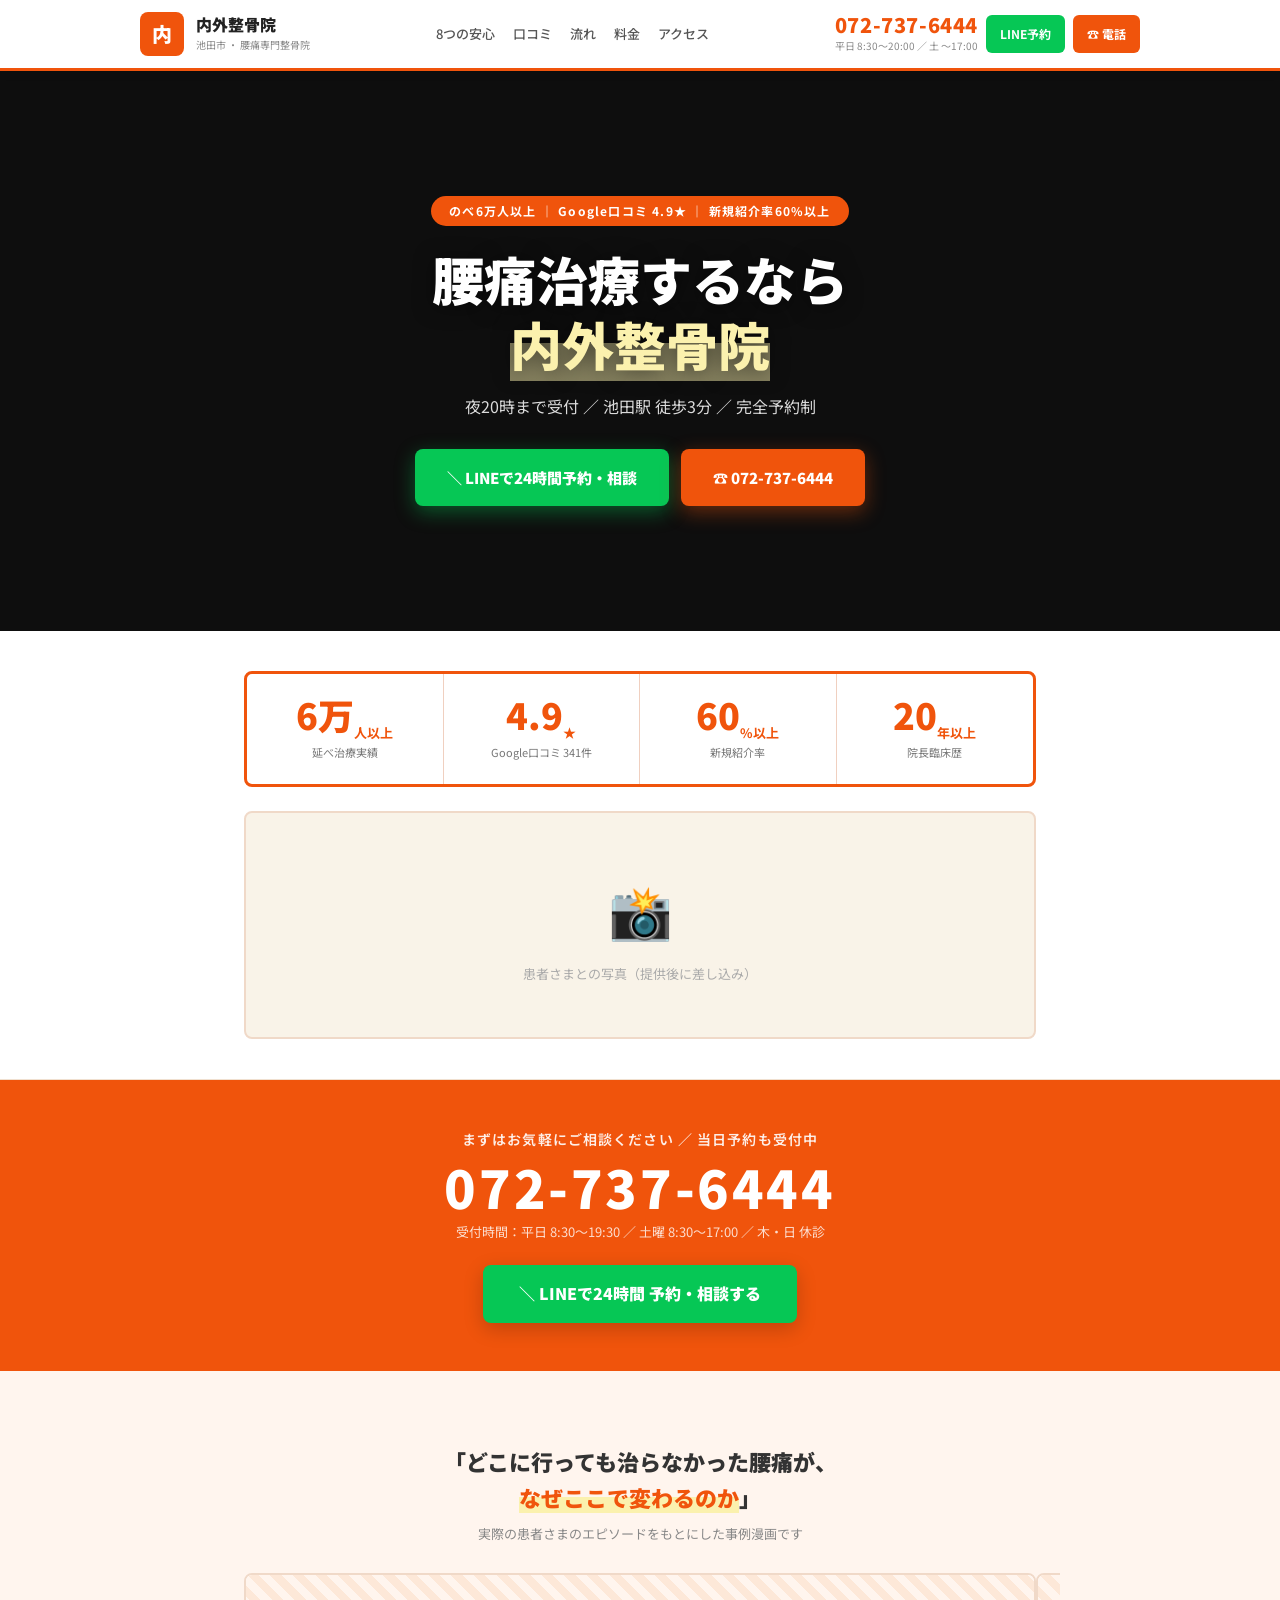
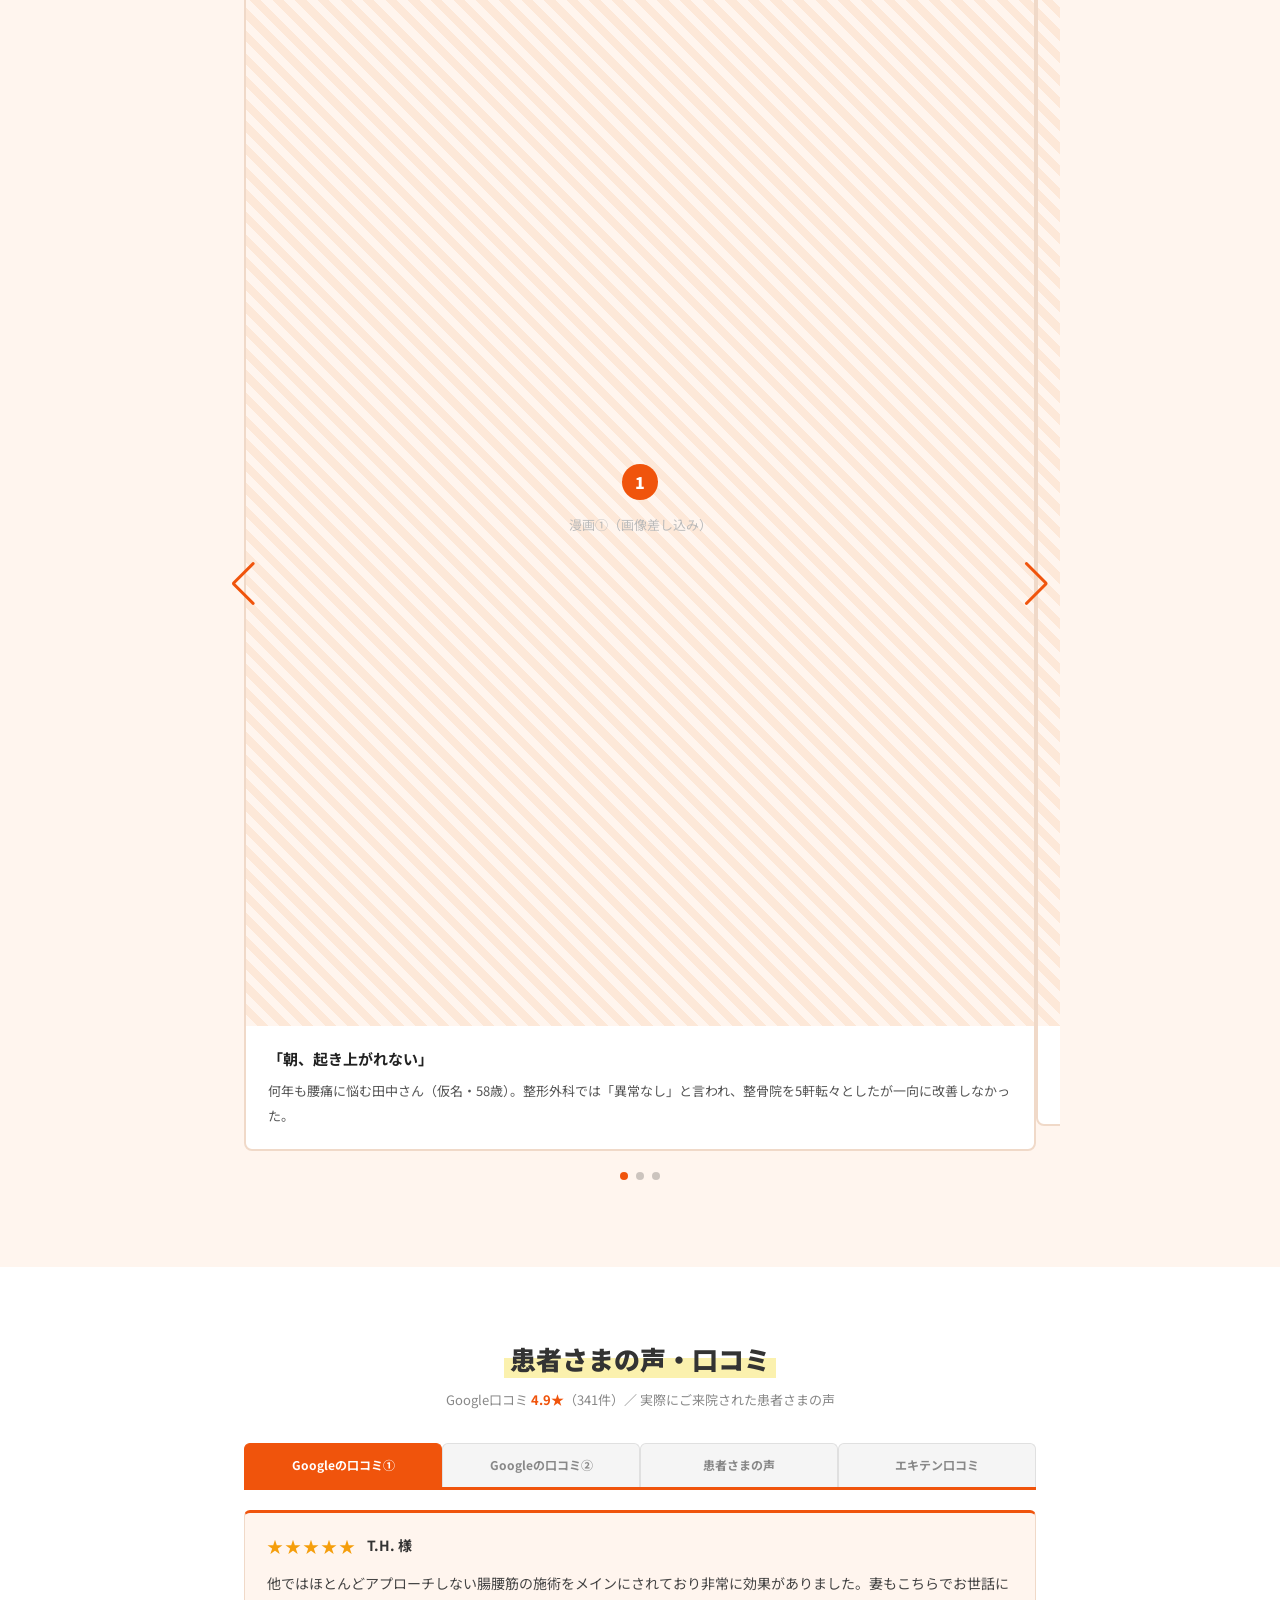
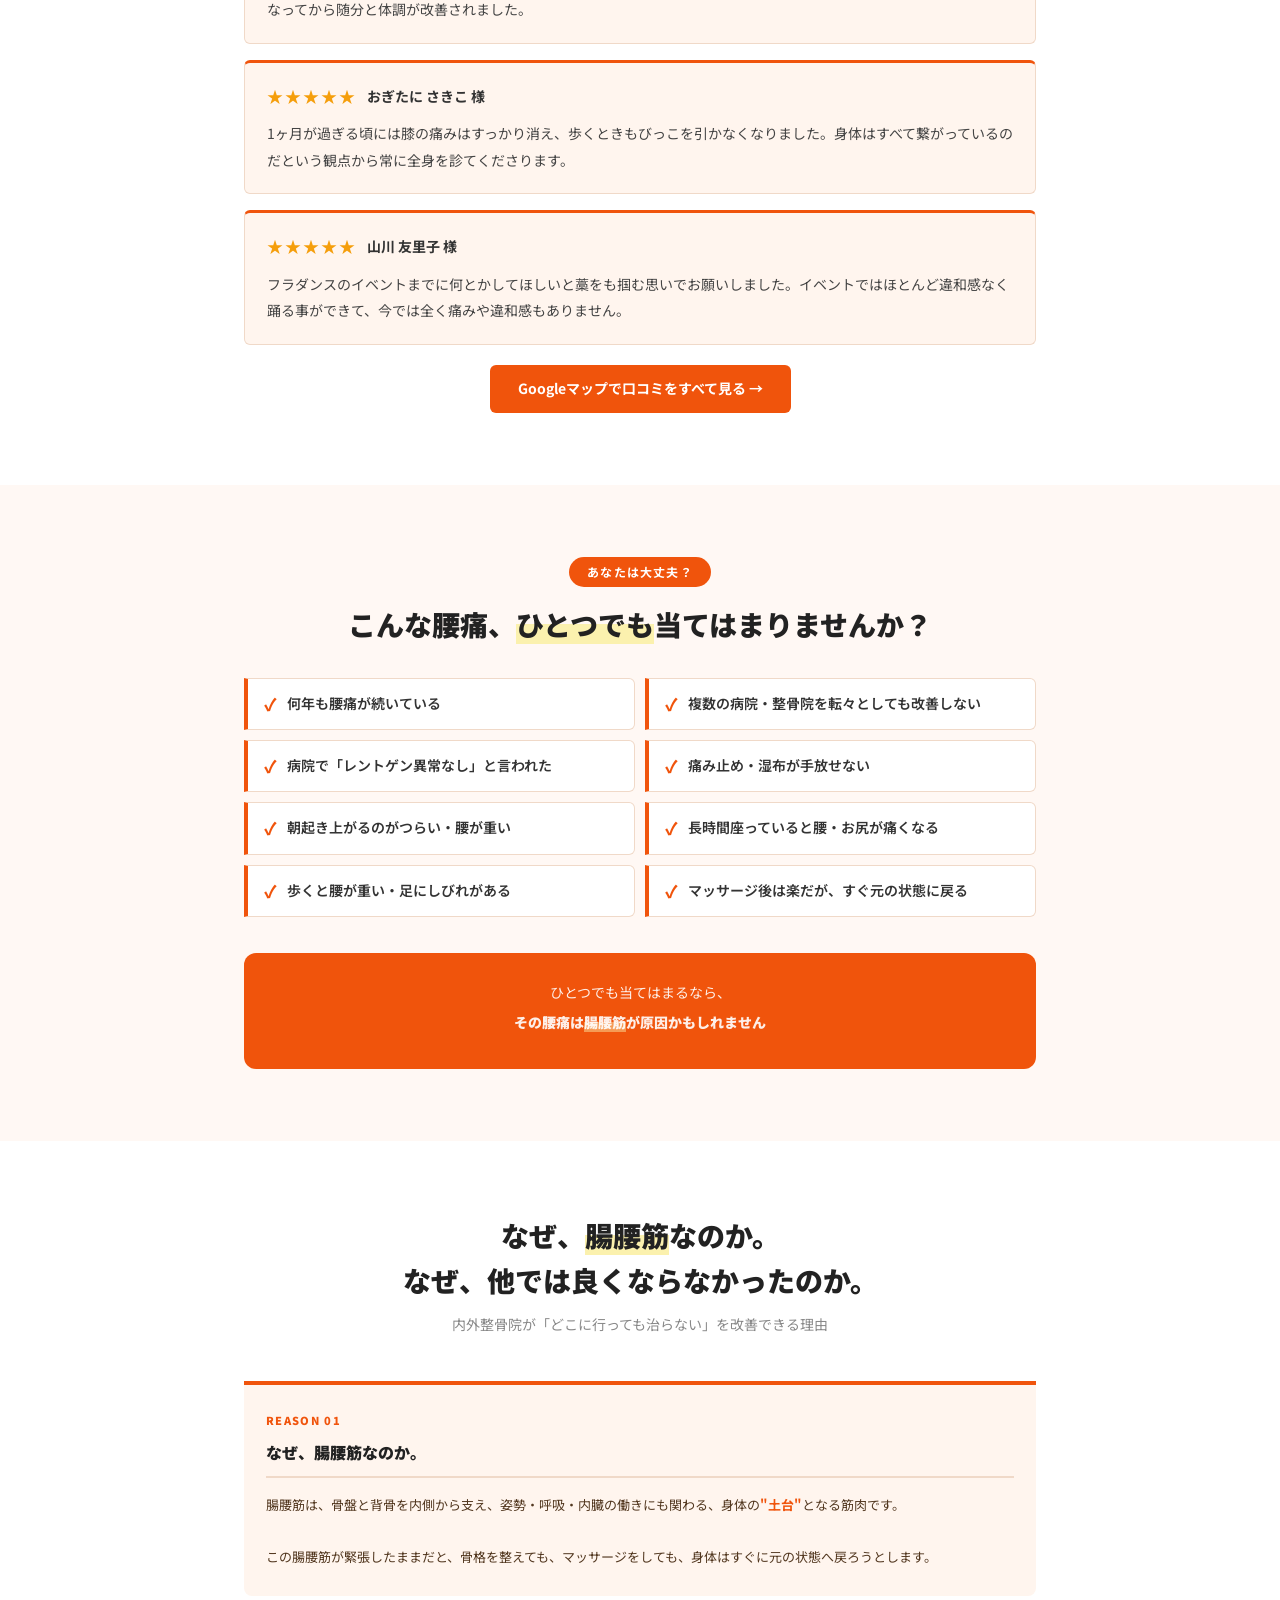
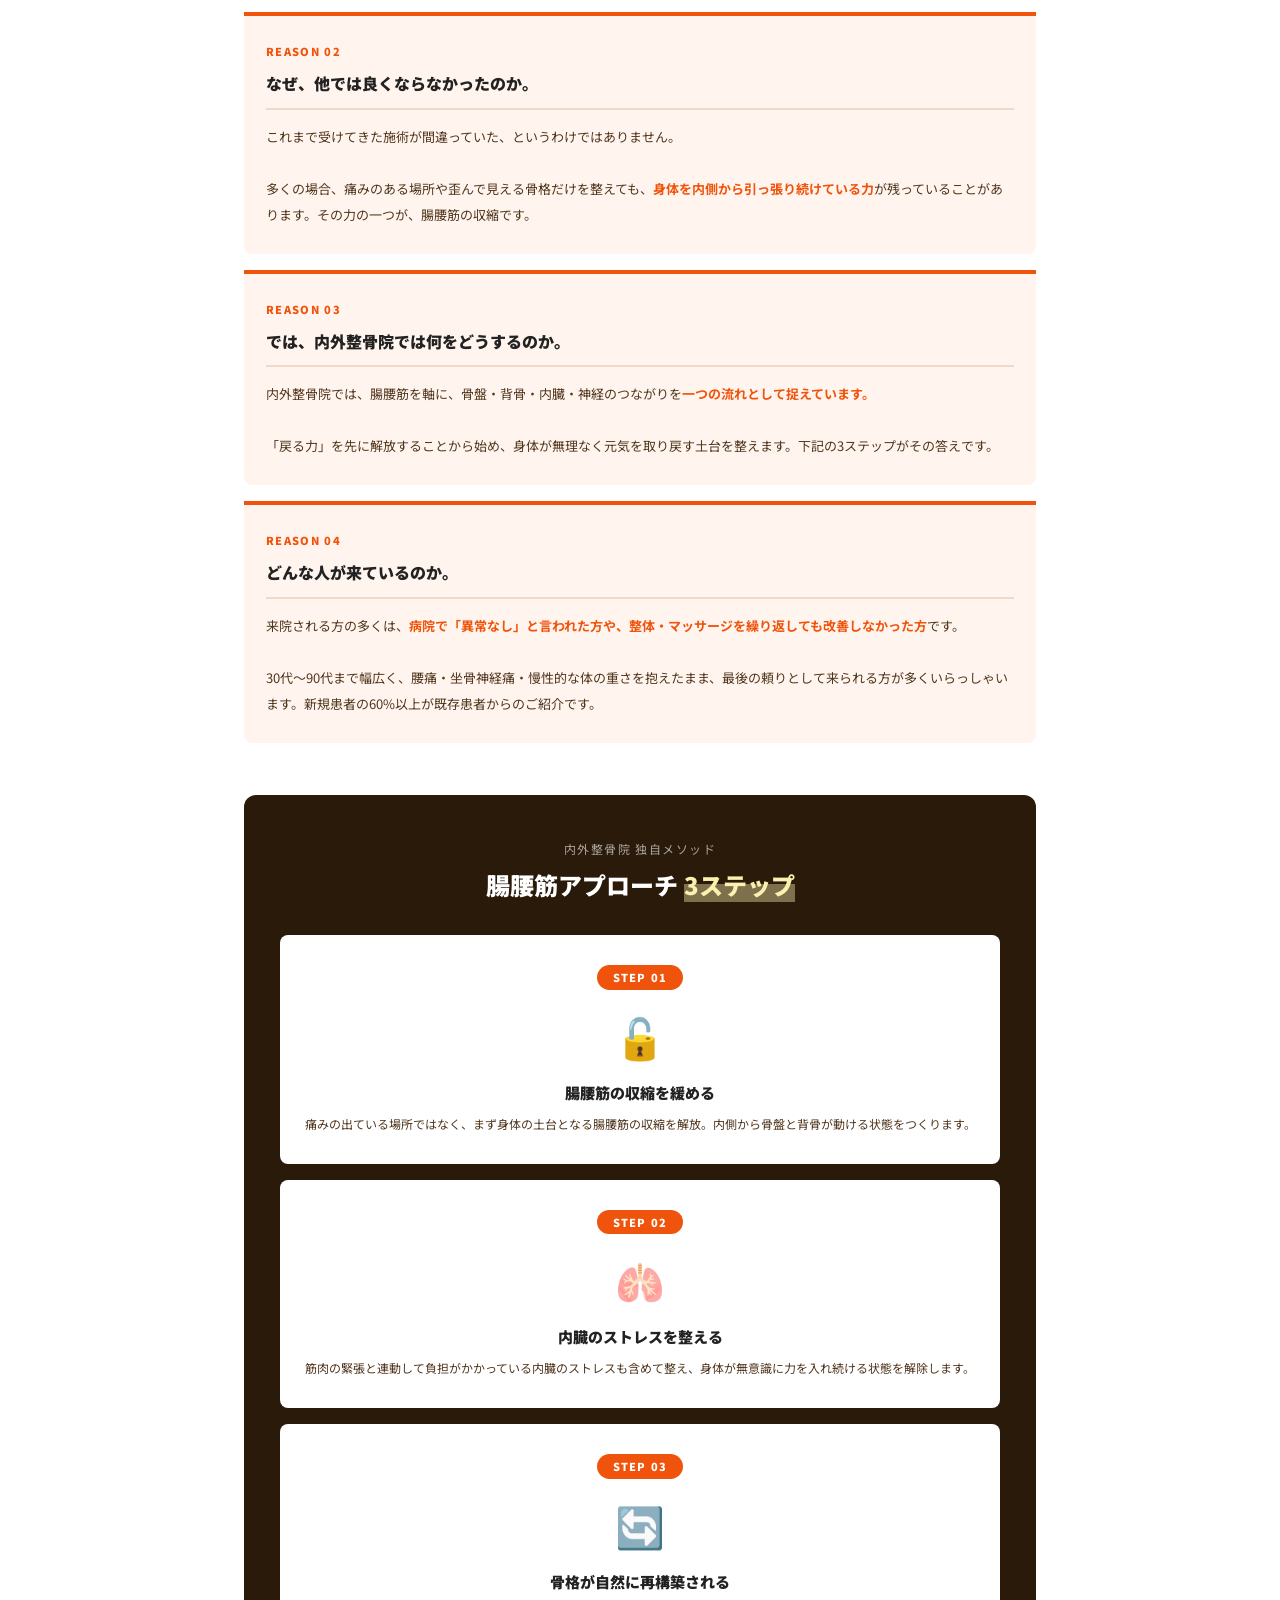
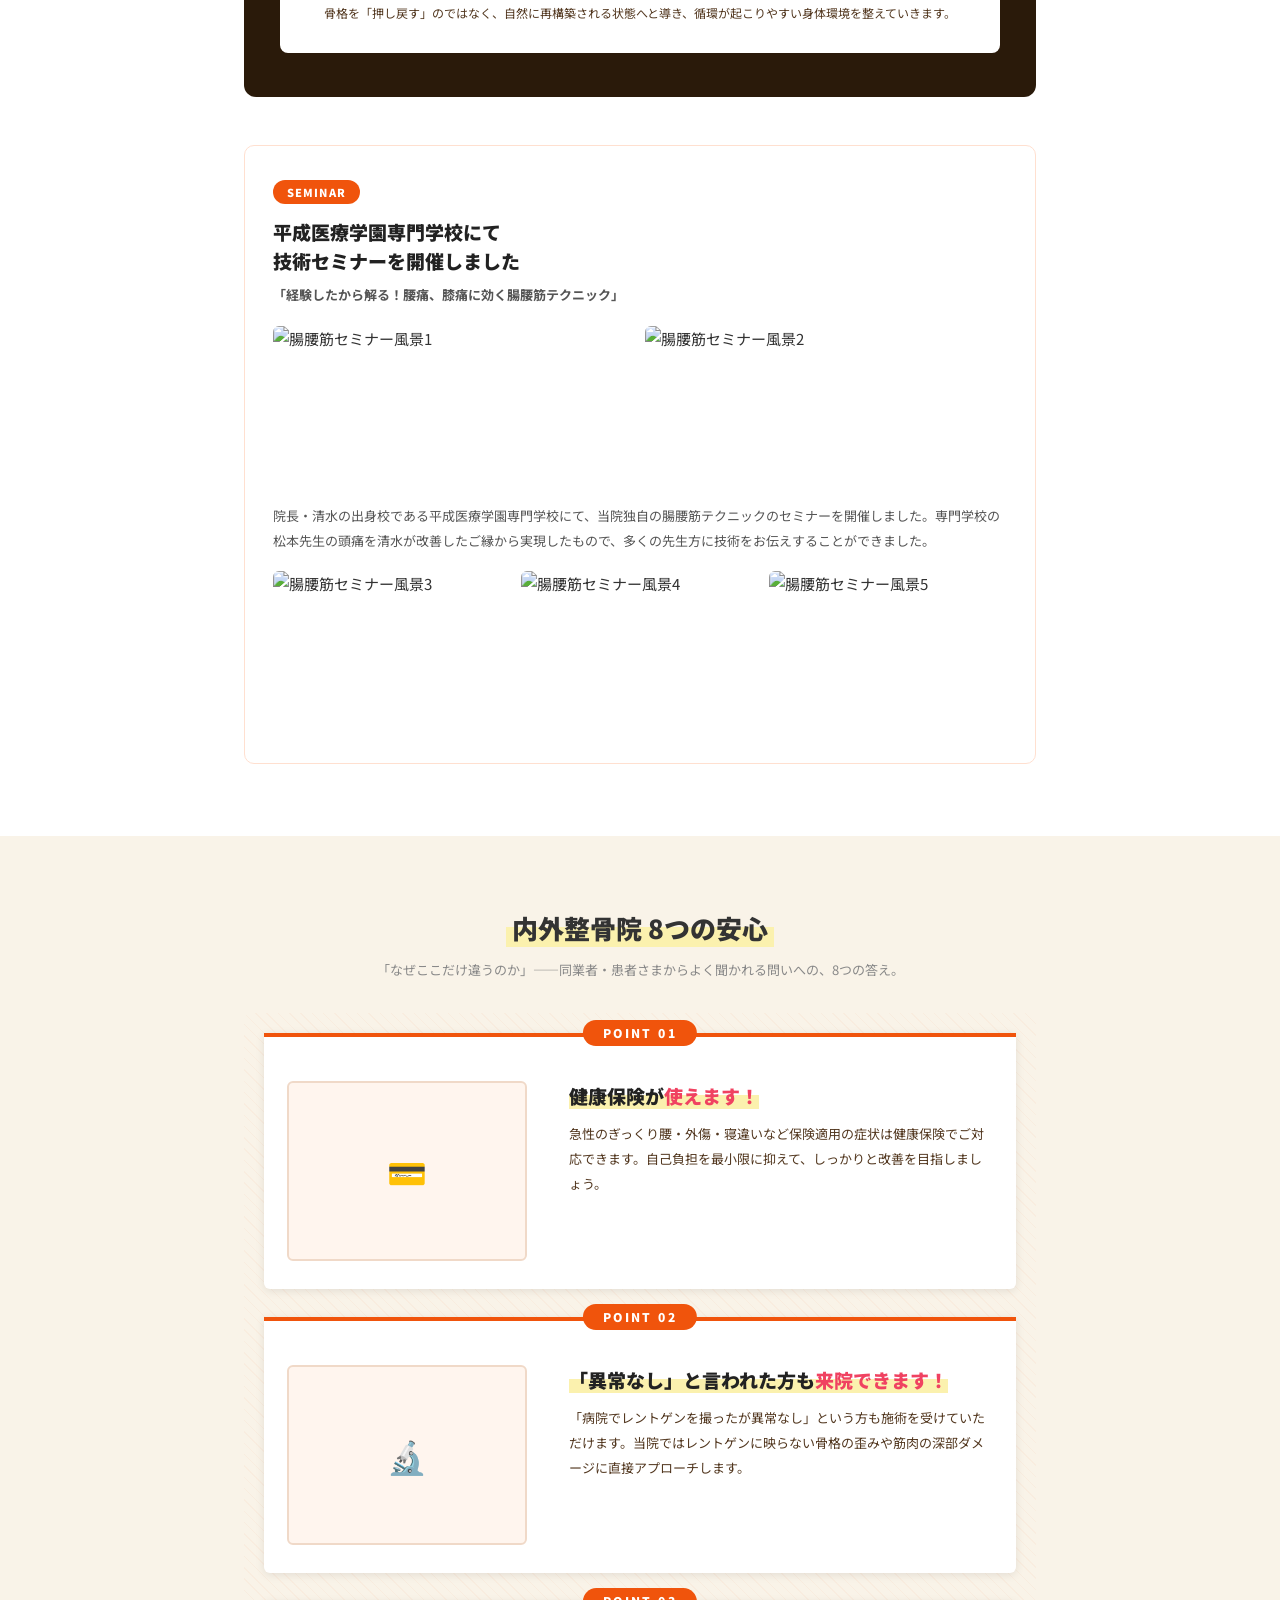
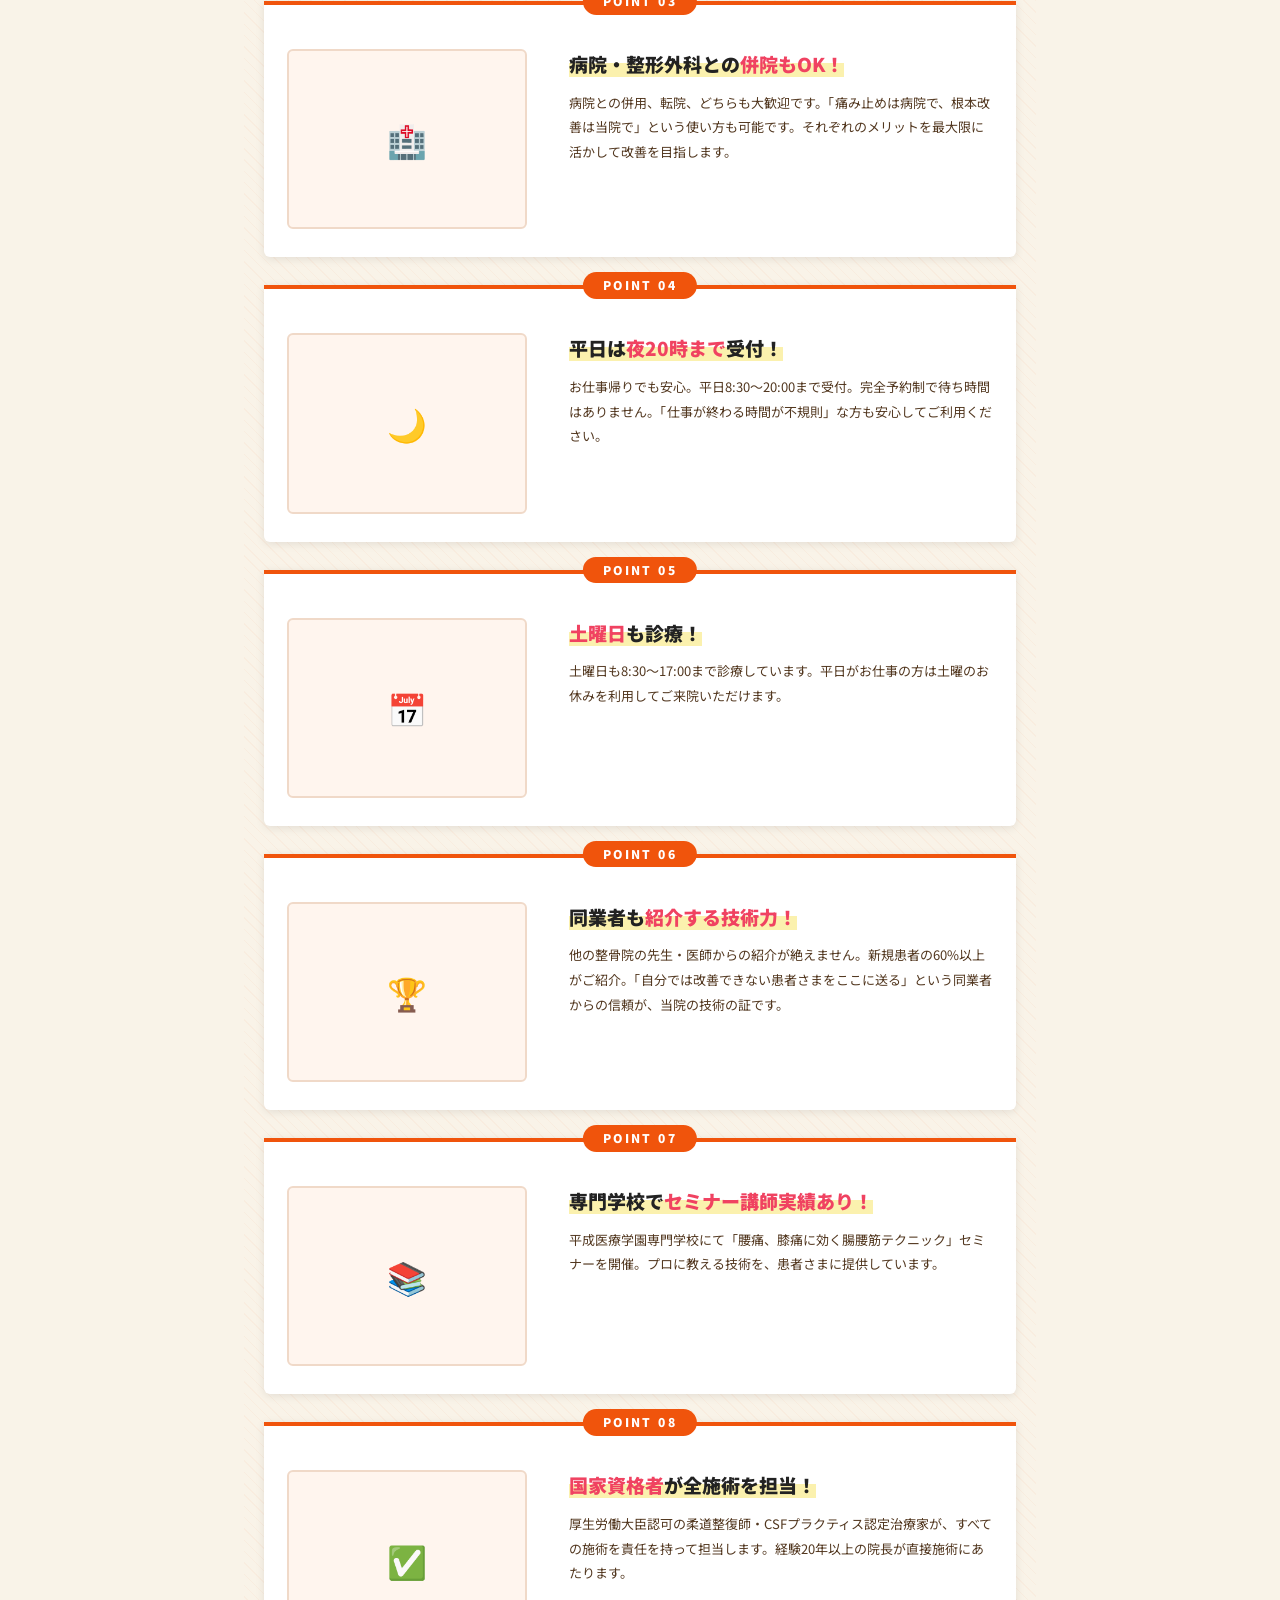
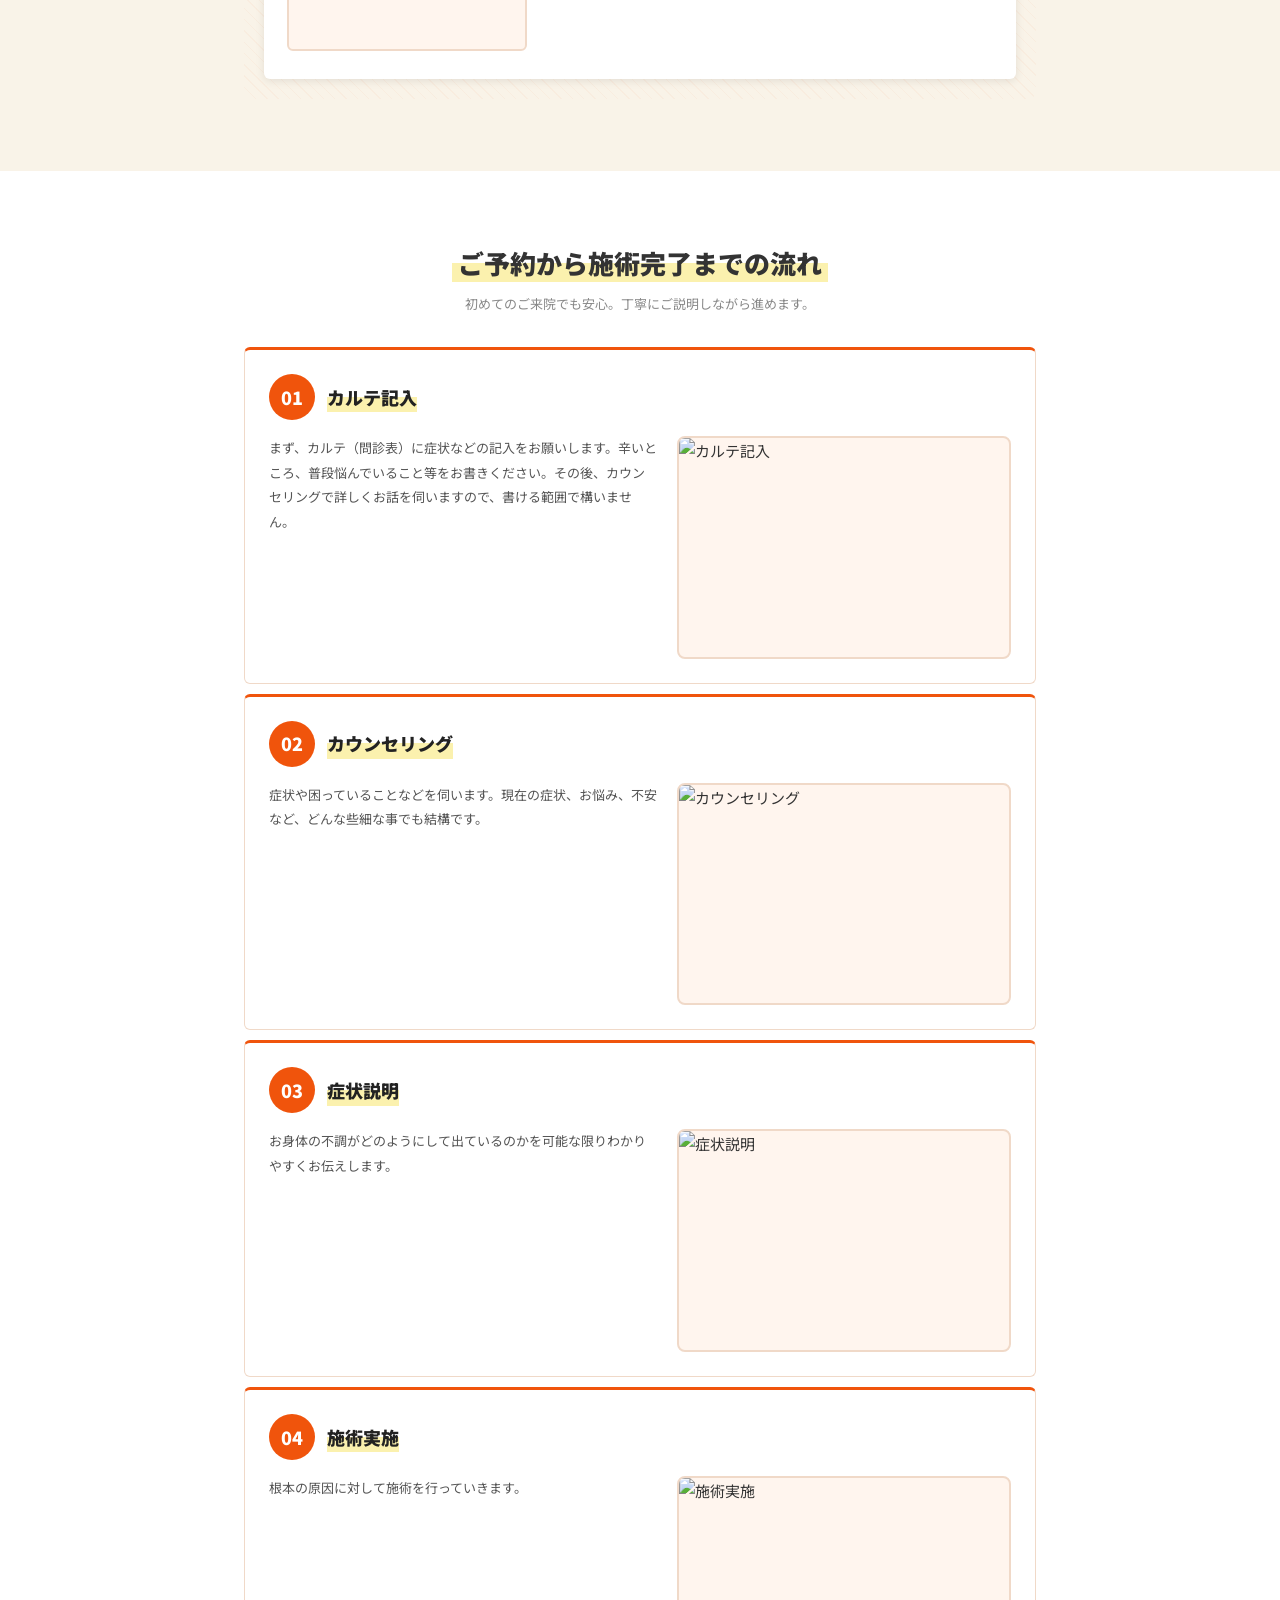
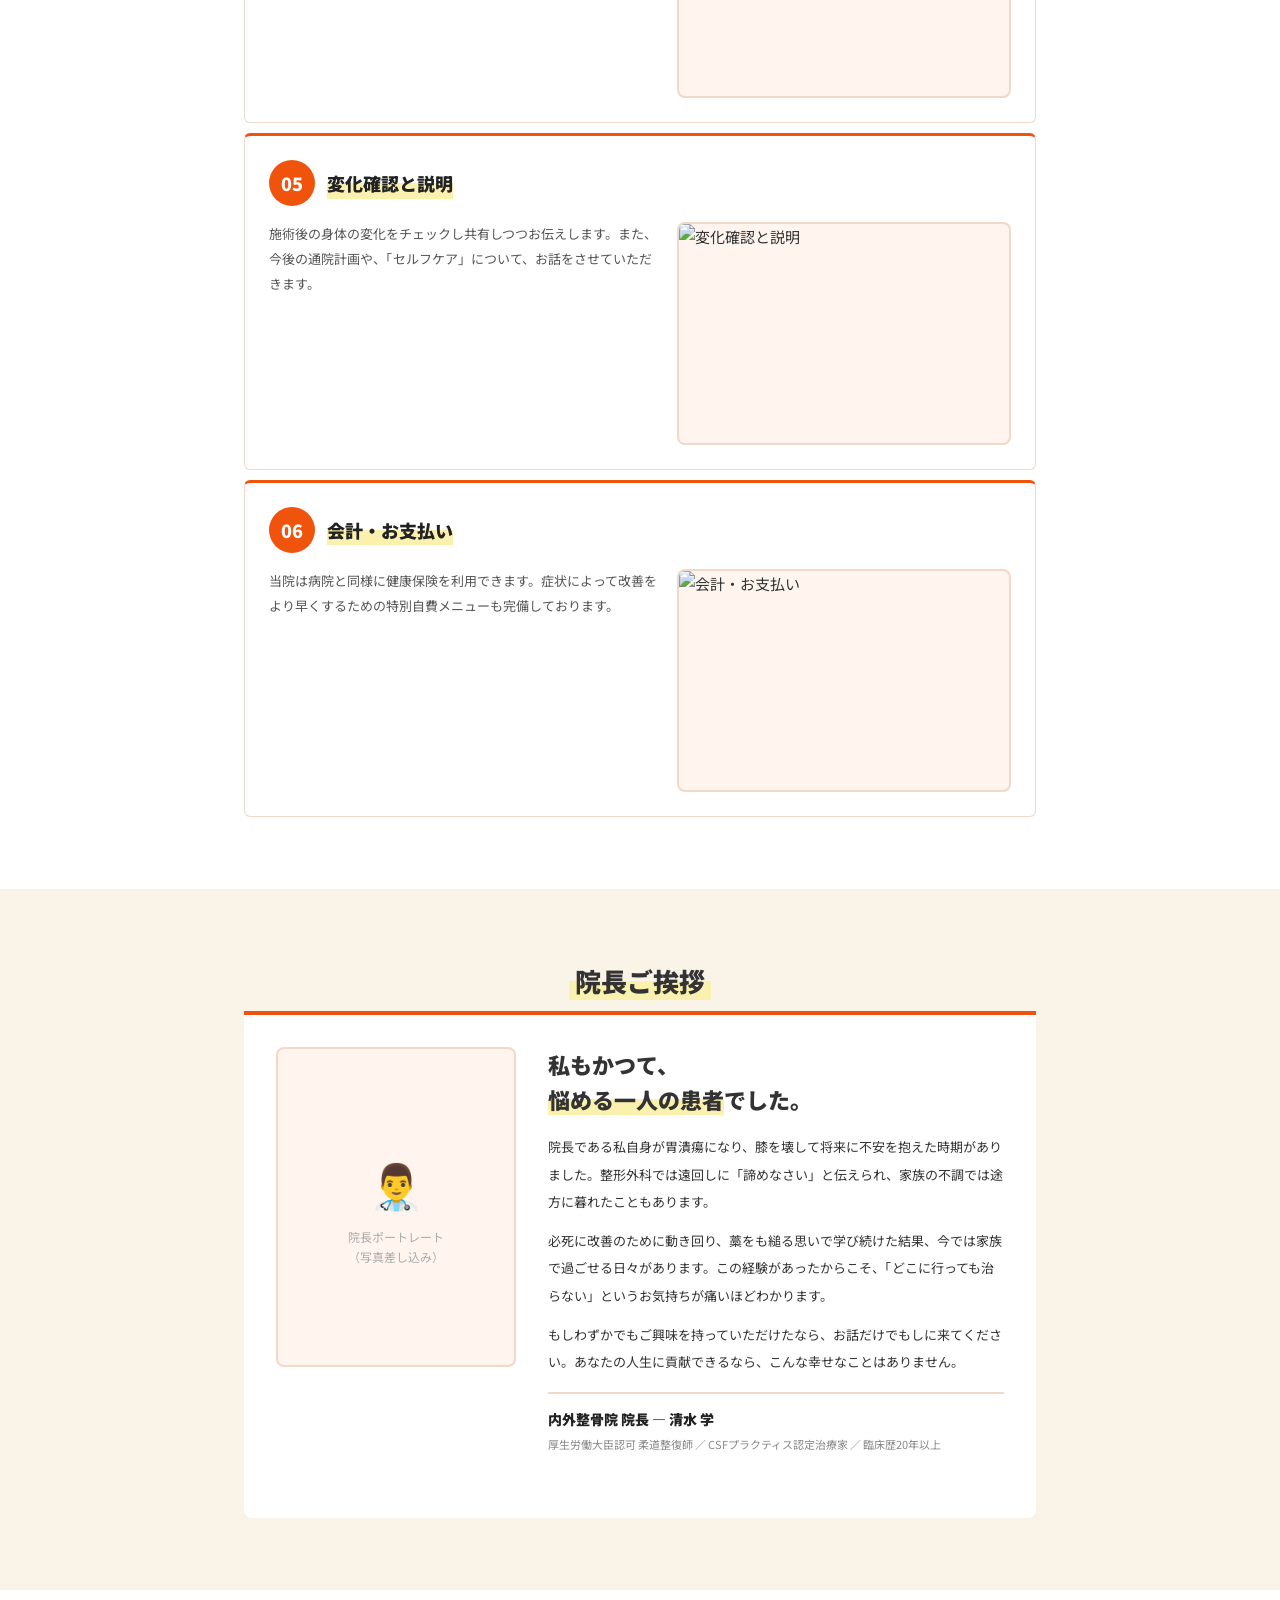
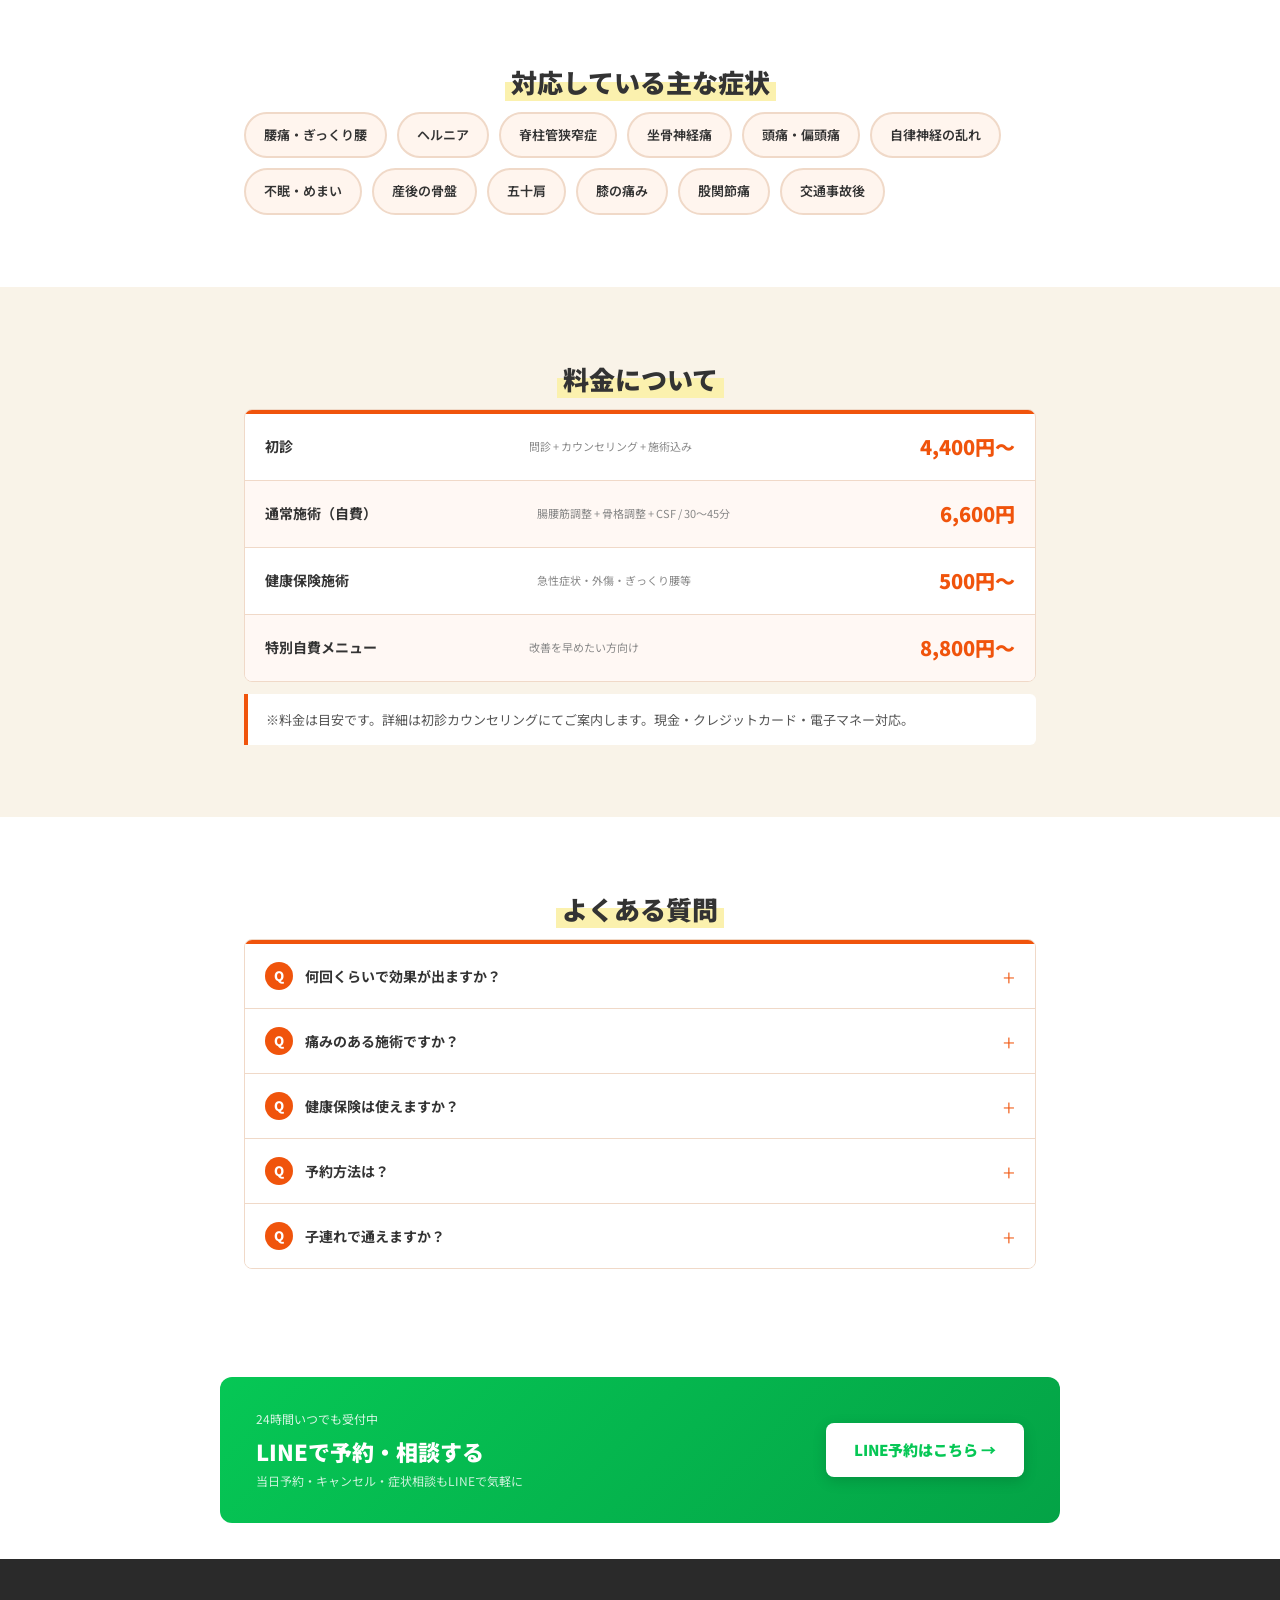
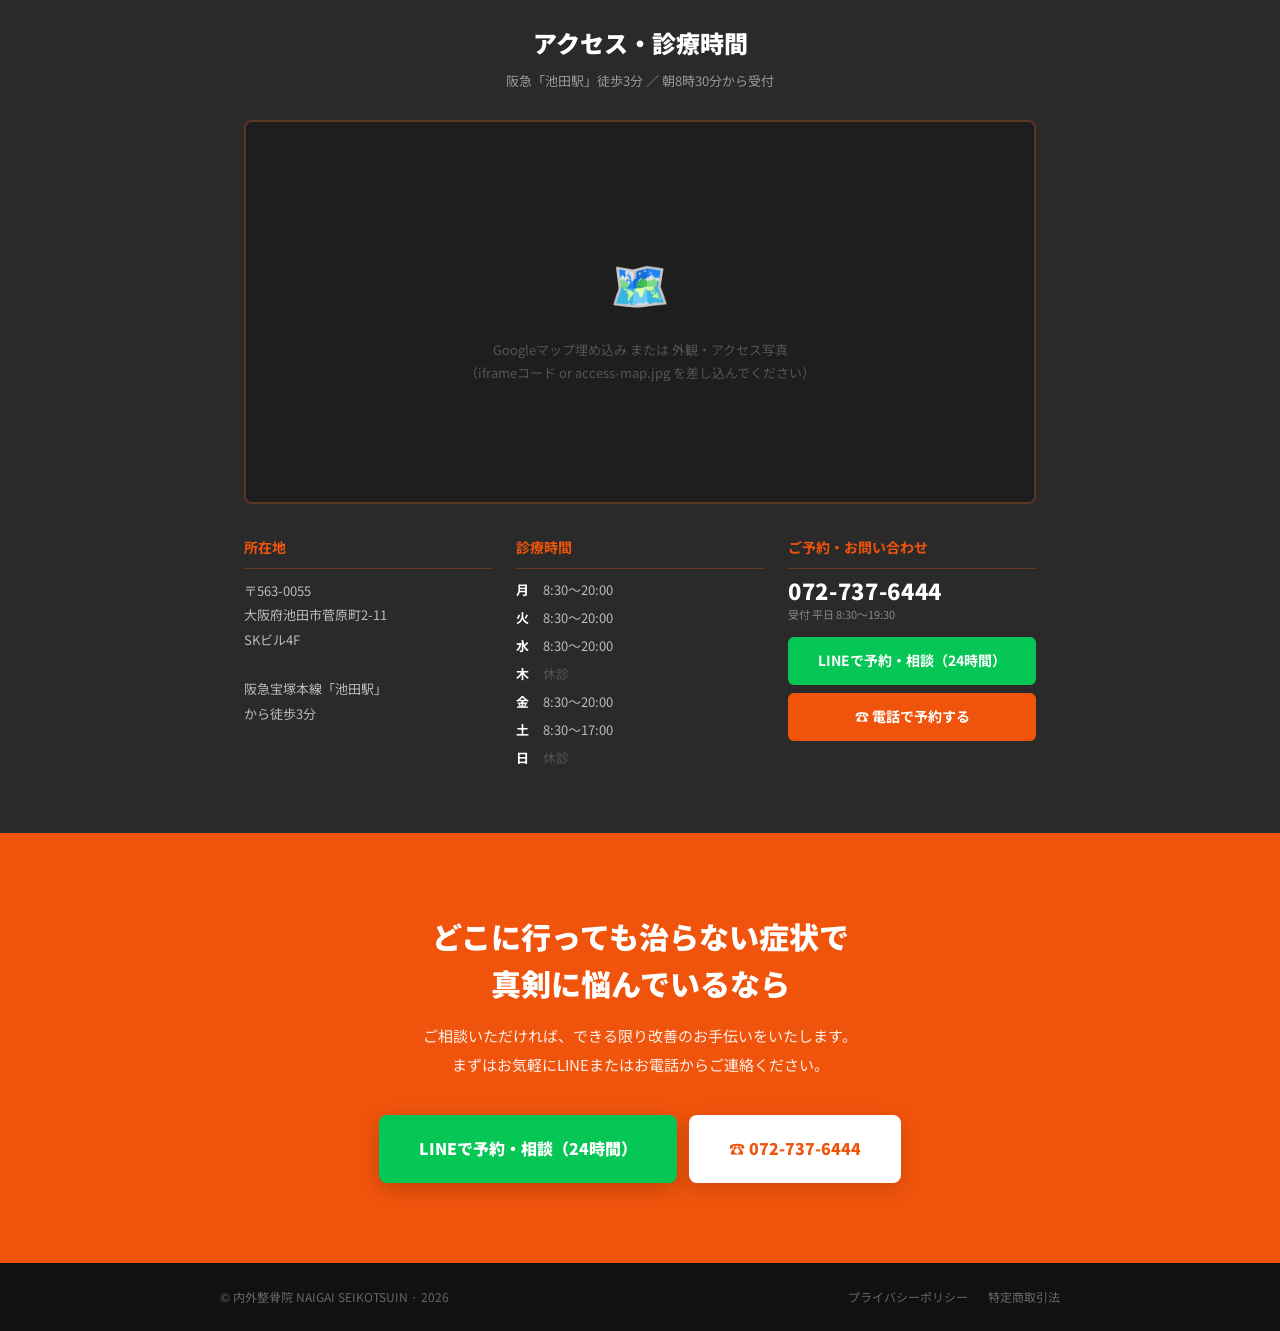
==== index.html @ c815b225 "Initial commit: 内外整骨院LP モック" ====
<!DOCTYPE html>
<html lang="ja">
<head>
<meta charset="UTF-8">
<meta name="viewport" content="width=device-width,initial-scale=1">
<title>内外整骨院｜腰痛治療なら内外整骨院｜夜20時まで受付</title>
<link rel="preconnect" href="https://fonts.googleapis.com">
<link rel="stylesheet" href="https://fonts.googleapis.com/css2?family=Noto+Sans+JP:wght@400;500;700;900&display=swap">
<link rel="stylesheet" href="https://cdn.jsdelivr.net/npm/swiper@9/swiper-bundle.min.css"/>
<style>
*{box-sizing:border-box;margin:0;padding:0}
body{font-family:'Noto Sans JP',sans-serif;font-size:15px;color:#333;background:#fff;line-height:1.7}
img{max-width:100%;height:auto;display:block}
a{color:inherit;text-decoration:none}
.clearfix::after{content:'';display:block;clear:both}
.inner{max-width:840px;margin:0 auto;padding:0 24px}
.sec-ttl{text-align:center;margin-bottom:10px}
.sec-ttl span{font-size:26px;font-weight:900;display:inline-block;background:linear-gradient(transparent 50%,#fbf1ae 0%);padding:0 6px;line-height:1.5}
.sec-sub{text-align:center;font-size:13px;color:#888;margin-bottom:32px;line-height:1.7}
.yellow-line{background:linear-gradient(transparent 50%,#fbf1ae 0%)}
.f-color{color:#f04261}

/* ===== HEADER ===== */
#top{background:#fff;border-bottom:3px solid #f0540c;position:sticky;top:0;z-index:100;box-shadow:0 2px 8px rgba(0,0,0,.12)}
.hd-inner{max-width:1040px;margin:0 auto;padding:0 20px;display:flex;align-items:stretch;justify-content:space-between;min-height:68px}
.hd-logo{display:flex;align-items:center;gap:12px;padding:10px 0}
.hd-logo .logo-icon{width:44px;height:44px;background:#f0540c;border-radius:8px;display:grid;place-items:center;color:#fff;font-weight:900;font-size:20px;flex-shrink:0}
.hd-logo .logo-txt h1{font-size:16px;font-weight:900;line-height:1.2;color:#222}
.hd-logo .logo-txt p{font-size:10px;color:#888;margin-top:2px}
.hd-nav{display:flex;align-items:center;gap:18px;font-size:13px;font-weight:500}
.hd-nav a{color:#555;transition:color .2s}
.hd-nav a:hover{color:#f0540c}
.hd-contact{display:flex;align-items:center;gap:8px;padding:8px 0}
.hd-tel-block{text-align:right}
.hd-tel-block .tel{font-size:20px;font-weight:900;color:#f0540c;line-height:1;letter-spacing:.03em}
.hd-tel-block .hours{font-size:10px;color:#888;margin-top:2px}
.hd-btn-line{padding:9px 14px;background:#06c755;color:#fff;border-radius:6px;font-size:12px;font-weight:700;white-space:nowrap}
.hd-btn-tel{padding:9px 14px;background:#f0540c;color:#fff;border-radius:6px;font-size:12px;font-weight:700;white-space:nowrap}

/* ===== FV ===== */
#visual{position:relative;overflow:hidden}
.visual-img{
  width:100%;aspect-ratio:16/7;
  background-color:#1a1a1a;
  background-image:url('fv.jpg');
  background-size:cover;background-position:center top;
  display:flex;align-items:center;justify-content:center;position:relative
}
.visual-img::before{content:'';position:absolute;inset:0;background:rgba(0,0,0,.48)}
.visual-copy{position:relative;z-index:1;text-align:center;padding:40px 20px;width:100%}
.visual-copy .eyebrow{display:inline-block;background:#f0540c;color:#fff;font-size:12px;font-weight:700;padding:5px 18px;border-radius:999px;letter-spacing:.1em;margin-bottom:20px}
.visual-copy h2{font-size:52px;font-weight:900;color:#fff;line-height:1.25;margin-bottom:16px;text-shadow:0 2px 20px rgba(0,0,0,.5)}
.visual-copy h2 em{font-style:normal;background:linear-gradient(transparent 50%,rgba(251,241,174,.5) 0%);color:#fbf1ae}
.visual-copy p{font-size:16px;color:rgba(255,255,255,.85);margin-bottom:28px;line-height:1.8}
.visual-copy .cta-wrap{display:flex;gap:12px;justify-content:center;flex-wrap:wrap}
.visual-copy .cta-wrap a{padding:16px 32px;border-radius:8px;font-weight:900;font-size:15px}
.visual-copy .cta-line{background:#06c755;color:#fff;box-shadow:0 6px 20px rgba(6,199,85,.4)}
.visual-copy .cta-tel{background:#f0540c;color:#fff;box-shadow:0 6px 20px rgba(240,84,12,.4)}

/* ===== 実績バナー ===== */
.main-bnr{padding:40px 0;background:#fff;border-bottom:1px solid #f0e0d0}
.achievement .nums{display:grid;grid-template-columns:repeat(4,1fr);border:3px solid #f0540c;border-radius:8px;overflow:hidden;margin-bottom:24px}
.achievement .nums .item{padding:22px 10px;text-align:center;border-right:1px solid #f0d0c0}
.achievement .nums .item:last-child{border-right:none}
.achievement .nums .item .n{font-size:36px;font-weight:900;color:#f0540c;line-height:1}
.achievement .nums .item .n sub{font-size:13px;font-weight:700}
.achievement .nums .item .l{font-size:11px;color:#777;margin-top:4px}
.achievement .photo{background:#f9f3e8;border:2px solid #f0d9c8;border-radius:8px;padding:52px 20px;text-align:center;color:#aaa;font-size:13px}
.achievement .photo .ph-icon{font-size:52px;margin-bottom:10px}

/* ===== 電話CTA ===== */
.tel-cta{background:#f0540c;padding:48px 20px;text-align:center}
.tel-cta .ttl{color:rgba(255,255,255,.9);font-size:14px;font-weight:600;letter-spacing:.08em;margin-bottom:6px}
.tel-cta .num{display:block;font-size:52px;font-weight:900;color:#fff;letter-spacing:.05em;line-height:1.1;margin-bottom:6px}
.tel-cta .hours{font-size:13px;color:rgba(255,255,255,.8);margin-bottom:22px}
.tel-cta .line-link{display:inline-flex;align-items:center;gap:10px;padding:15px 36px;background:#06c755;color:#fff;border-radius:8px;font-weight:900;font-size:16px;box-shadow:0 6px 20px rgba(0,0,0,.2)}

/* ===== コミック ===== */
#comic{padding:72px 0;background:#fff5ee}
.comic-hd{text-align:center;padding:0 24px 28px}
.comic-hd h2{font-size:22px;font-weight:900;line-height:1.65}
.comic-hd h2 em{font-style:normal;color:#f0540c;background:linear-gradient(transparent 50%,#fbf1ae 0%)}
.comic-hd p{font-size:13px;color:#888;margin-top:8px}
.comic-swiper{max-width:840px;margin:0 auto;overflow:hidden;padding:0 24px 44px}
.comic-swiper .swiper-slide{background:#fff;border:2px solid #f0d9c8;border-radius:8px;overflow:hidden}
.comic-swiper .slide-img{background:repeating-linear-gradient(45deg,#fff5ee,#fff5ee 8px,#fde8d8 8px,#fde8d8 16px);aspect-ratio:3/4;display:flex;align-items:center;justify-content:center;flex-direction:column;gap:8px;color:#bbb;font-size:13px}
.comic-swiper .slide-img .slide-num{width:36px;height:36px;background:#f0540c;color:#fff;border-radius:50%;display:grid;place-items:center;font-weight:900;font-size:16px;margin-bottom:6px}
.comic-swiper .slide-cap{padding:20px 22px}
.comic-swiper .slide-cap strong{display:block;font-size:15px;font-weight:700;margin-bottom:8px;color:#222}
.comic-swiper .slide-cap p{font-size:13px;line-height:1.9;color:#555}
.swiper-button-prev,.swiper-button-next{color:#f0540c!important}
.swiper-pagination-bullet-active{background:#f0540c!important}

/* ===== 口コミ ===== */
#kchkm{padding:72px 0;background:#fff}
.tab-nav{display:flex;border-bottom:3px solid #f0540c;margin-bottom:0}
.tab-nav li{list-style:none;flex:1}
.tab-nav li a{display:block;padding:11px 6px;background:#f5f5f5;text-align:center;font-size:12px;font-weight:700;color:#888;border:1px solid #e0e0e0;border-bottom:none;border-radius:6px 6px 0 0;cursor:pointer;transition:all .2s}
.tab-nav li.active a,.tab-nav li a:hover{background:#f0540c;color:#fff;border-color:#f0540c}
.tab-pane{display:none;padding-top:20px}
.tab-pane.active{display:block}
.review-list{display:flex;flex-direction:column;gap:16px;margin-bottom:20px}
.review-card{background:#fff5ee;border:1px solid #f0d9c8;border-top:3px solid #f0540c;border-radius:6px;padding:20px 22px}
.review-meta{display:flex;align-items:center;gap:10px;margin-bottom:10px}
.r-stars{color:#f59e0b;font-size:16px;letter-spacing:2px}
.r-name{font-weight:700;font-size:14px}
.review-card p{font-size:14px;line-height:1.9;color:#444}
.google-btn{text-align:center}
.google-btn a{display:inline-block;padding:12px 28px;background:#f0540c;color:#fff;border-radius:6px;font-weight:700;font-size:14px}
.ekiten-score{margin-bottom:20px}
.ekiten-score-link{display:flex;align-items:center;gap:10px;padding:14px 18px;background:#fff5ee;border:2px solid #f0d9c8;border-radius:8px;flex-wrap:wrap;transition:background .2s}
.ekiten-score-link:hover{background:#fde8d8}
.ekiten-logo{background:#e84646;color:#fff;font-size:12px;font-weight:900;padding:3px 10px;border-radius:4px;letter-spacing:.05em;flex-shrink:0}
.ekiten-stars{color:#f59e0b;font-size:18px;letter-spacing:2px}
.ekiten-num{font-size:26px;font-weight:900;color:#222;line-height:1}
.ekiten-count{font-size:13px;color:#888}
.ekiten-arrow{margin-left:auto;font-size:13px;font-weight:700;color:#f0540c}
.ekiten-widget-slot{min-height:80px;border:2px dashed #f0d9c8;border-radius:8px;padding:20px;background:#fffaf7}
.widget-ph-txt{font-size:12px;color:#bbb;text-align:center;line-height:2}

/* ===== 症状チェックリスト ===== */
#checklist{padding:72px 0;background:#fff8f4}
.cl-badge{display:inline-block;background:#f0540c;color:#fff;font-size:12px;font-weight:700;padding:5px 18px;border-radius:999px;letter-spacing:.1em;margin-bottom:16px}
#checklist h2{font-size:28px;font-weight:900;line-height:1.55;margin-bottom:32px;color:#222;text-align:center}
#checklist h2 em{font-style:normal;background:linear-gradient(transparent 50%,#fbf1ae 0%)}
.check-grid{display:grid;grid-template-columns:repeat(2,1fr);gap:10px;margin-bottom:36px}
.check-item{display:flex;align-items:flex-start;gap:10px;background:#fff;border:1px solid #f0d9c8;border-left:4px solid #f0540c;border-radius:0 6px 6px 0;padding:14px 16px;font-size:14px;font-weight:600;color:#333;line-height:1.5}
.check-item .ci{color:#f0540c;font-weight:900;flex-shrink:0;font-size:17px;line-height:1.3}
.cl-result{background:#f0540c;border-radius:12px;padding:28px 36px;text-align:center}
.cl-result p{font-size:14px;color:rgba(255,255,255,.9);margin-bottom:8px}
.cl-big{font-size:22px;font-weight:900;color:#fff;line-height:1.5;margin:0}
.cl-big em{font-style:normal;background:linear-gradient(transparent 50%,rgba(251,241,174,.45) 0%)}

/* ===== 腸腰筋セクション ===== */
#choyokin{padding:72px 0;background:#fff}
#choyokin .sec-hd{text-align:center;margin-bottom:44px}
#choyokin .sec-hd h2{font-size:28px;font-weight:900;line-height:1.6;color:#222}
#choyokin .sec-hd h2 em{font-style:normal;background:linear-gradient(transparent 50%,#fbf1ae 0%)}
#choyokin .sec-hd p{font-size:14px;color:#888;margin-top:10px}
.why-blocks{display:grid;grid-template-columns:1fr;gap:16px;margin-bottom:52px}
.why-block{background:#fff5ee;border-top:4px solid #f0540c;border-radius:0 0 8px 8px;padding:26px 22px}
.why-block .wb-tag{font-size:11px;font-weight:900;color:#f0540c;letter-spacing:.12em;margin-bottom:10px}
.why-block h3{font-size:16px;font-weight:900;line-height:1.55;color:#222;margin-bottom:14px;padding-bottom:12px;border-bottom:2px solid #f0d9c8}
.why-block p{font-size:13px;line-height:2;color:#52371f}
.why-block strong{color:#f0540c}
.method-wrap{background:#2a1a0a;border-radius:12px;padding:44px 36px}
.method-hd{text-align:center;margin-bottom:32px}
.method-hd p{font-size:12px;color:rgba(255,255,255,.6);letter-spacing:.12em;margin-bottom:8px}
.method-hd h3{font-size:24px;font-weight:900;color:#fff;line-height:1.5}
.method-hd h3 em{font-style:normal;background:linear-gradient(transparent 50%,rgba(251,241,174,.4) 0%);color:#fbf1ae}
.method-steps{display:grid;grid-template-columns:1fr;gap:16px}
.method-step{background:#fff;border-radius:8px;padding:28px 20px;text-align:center}
.step-num{display:inline-block;background:#f0540c;color:#fff;font-size:11px;font-weight:900;padding:3px 16px;border-radius:999px;letter-spacing:.1em;margin-bottom:12px}
.step-icon{font-size:40px;margin-bottom:12px}
.method-step h4{font-size:15px;font-weight:900;color:#222;margin-bottom:10px;line-height:1.4}
.method-step p{font-size:12px;line-height:1.9;color:#52371f}

/* ===== セミナー ===== */
.seminar-wrap{margin-top:48px;background:#fff;border-radius:10px;padding:32px 28px;border:1px solid #ffe0d0}
.seminar-tag{display:inline-block;background:#f0540c;color:#fff;font-size:11px;font-weight:900;letter-spacing:.1em;padding:3px 14px;border-radius:999px;margin-bottom:14px}
.seminar-wrap h3{font-size:19px;font-weight:900;color:#222;line-height:1.5;margin-bottom:8px}
.seminar-subtitle{font-size:13px;font-weight:700;color:#f0540c;margin-bottom:18px}
.seminar-photos{display:grid;grid-template-columns:repeat(2,1fr);gap:10px;margin-bottom:18px}
.seminar-photos-3{display:grid;grid-template-columns:repeat(3,1fr);gap:10px;margin-top:18px}
.seminar-photos img,.seminar-photos-3 img{width:100%;height:160px;object-fit:cover;border-radius:6px}
.seminar-wrap p{font-size:13px;line-height:1.9;color:#555}
@media(max-width:640px){
  .seminar-photos{grid-template-columns:1fr 1fr}
  .seminar-photos-3{grid-template-columns:repeat(3,1fr)}
  .seminar-photos img,.seminar-photos-3 img{height:100px}
}

/* ===== 8つの安心 ===== */
#point{padding:72px 0;background:#f9f3e8}
.point-bg{background:repeating-linear-gradient(45deg,rgba(240,84,12,.04),rgba(240,84,12,.04) 1px,transparent 1px,transparent 8px);border-radius:8px;padding:20px}
.point-bg .box{border-top:4px solid #f0540c;position:relative;padding:44px 3% 28px;box-shadow:0 2px 10px rgba(0,0,0,.09);margin-bottom:28px;background:#fff;border-radius:0 0 6px 6px}
.point-bg .box:last-child{margin-bottom:0}
.box .icon-num{position:absolute;top:-17px;left:50%;transform:translateX(-50%);background:#f0540c;color:#fff;border-radius:999px;padding:3px 20px;font-size:12px;font-weight:900;letter-spacing:.2em;white-space:nowrap}
.box h3{width:60%;float:right;font-size:19px;font-weight:900;line-height:1.55;margin-bottom:12px;color:#222}
.box .box-img{width:34%;float:left;margin-right:4%;border-radius:6px;background:#fff5ee;border:2px solid #f0d9c8;aspect-ratio:4/3;display:grid;place-items:center;font-size:32px}
.box .box-text{width:60%;float:right;font-size:13px;line-height:1.9;color:#52371f}
.box::after{content:'';display:block;clear:both}

/* ===== 施術の流れ ===== */
#flow{padding:72px 0;background:#fff}
.flow-list-col{display:flex;flex-direction:column;gap:10px}
.flow-item{display:block;padding:24px;background:#fff;border:1px solid #f0d9c8;border-top:3px solid #f0540c;border-radius:6px}
.flow-item-head{display:flex;align-items:center;gap:12px;margin-bottom:16px}
.flow-item .f-num{width:46px;height:46px;background:#f0540c;color:#fff;border-radius:50%;display:grid;place-items:center;font-size:18px;font-weight:900;flex-shrink:0}
.flow-item .f-title{font-size:18px;font-weight:900;color:#222;background:linear-gradient(transparent 50%,#fbf1ae 0%);display:inline}
.flow-item-inner{display:flex;gap:20px;align-items:flex-start}
.flow-item .f-body{flex:1;min-width:0;font-size:13px;color:#555;line-height:1.9}
.flow-item .f-img{width:45%;flex-shrink:0;border-radius:8px;overflow:hidden;aspect-ratio:3/2;position:relative;background:#fff5ee;border:2px solid #f0d9c8}
.flow-item .f-img img{position:absolute;inset:0;width:100%;height:100%;object-fit:cover}

/* ===== 院長 ===== */
#director{padding:72px 0;background:#f9f3e8}
.director-card{background:#fff;border-top:4px solid #f0540c;border-radius:0 0 8px 8px;padding:32px;display:grid;grid-template-columns:240px 1fr;gap:32px;align-items:start}
.dir-photo{background:#fff5ee;border:2px solid #f0d9c8;border-radius:8px;aspect-ratio:3/4;display:flex;flex-direction:column;align-items:center;justify-content:center;gap:6px;color:#aaa;font-size:12px}
.dir-photo .ph{font-size:44px}
.dir-body h2{font-size:22px;font-weight:900;line-height:1.6;margin-bottom:16px}
.dir-body h2 em{font-style:normal;background:linear-gradient(transparent 50%,#fbf1ae 0%)}
.dir-body p{font-size:13px;line-height:2.1;color:#333;margin-bottom:12px}
.dir-sig{font-size:14px;font-weight:900;color:#222;border-top:2px solid #f0d9c8;padding-top:14px;margin-top:16px}
.dir-sig small{display:block;font-size:11px;font-weight:400;color:#888;margin-top:4px}

/* ===== 症状 ===== */
#symptoms{padding:72px 0;background:#fff}
.s-tags{display:flex;flex-wrap:wrap;gap:10px}
.s-tags .tag{padding:10px 18px;background:#fff5ee;border:2px solid #f0d9c8;border-radius:999px;font-size:13px;font-weight:600;cursor:pointer;transition:all .2s}
.s-tags .tag:hover{background:#f0540c;color:#fff;border-color:#f0540c}

/* ===== 料金 ===== */
#price{padding:72px 0;background:#f9f3e8}
.price-table{background:#fff;border-radius:8px;overflow:hidden;border:1px solid #f0d9c8}
.price-row{display:flex;align-items:center;padding:16px 20px;border-top:1px solid #f0d9c8;gap:12px}
.price-row:first-child{border-top:4px solid #f0540c}
.price-row:nth-child(even){background:#fff8f4}
.price-row .p-label{font-weight:700;font-size:14px;flex:1}
.price-row .p-note{font-size:11px;color:#888;flex:1.5}
.price-row .p-price{font-size:20px;font-weight:900;color:#f0540c;white-space:nowrap;flex-shrink:0}
.price-note{margin-top:12px;padding:14px 18px;background:#fff;border-left:4px solid #f0540c;border-radius:0 6px 6px 0;font-size:13px;color:#555;line-height:1.8}

/* ===== FAQ ===== */
#faq{padding:72px 0;background:#fff}
.faq-list{border:1px solid #f0d9c8;border-radius:8px;overflow:hidden}
.faq-item{border-top:1px solid #f0d9c8}
.faq-item:first-child{border-top:4px solid #f0540c}
.faq-q{display:flex;align-items:center;gap:12px;padding:18px 20px;cursor:pointer;background:#fff;font-weight:700;font-size:14px;justify-content:space-between}
.q-badge{width:28px;height:28px;background:#f0540c;color:#fff;border-radius:50%;display:grid;place-items:center;font-weight:900;font-size:13px;flex-shrink:0}
.faq-q .arrow{font-size:22px;color:#f0540c;transition:transform .2s;flex-shrink:0;font-weight:300;line-height:1}
.faq-q.open .arrow{transform:rotate(45deg)}
.faq-q.open{background:#fff5ee}
.faq-a{display:none;padding:0 20px 18px 60px}
.faq-a.open{display:flex;gap:12px;align-items:flex-start}
.a-badge{width:28px;height:28px;background:#fff5ee;color:#f0540c;border:2px solid #f0540c;border-radius:50%;display:grid;place-items:center;font-weight:900;font-size:13px;flex-shrink:0;margin-top:2px}
.faq-a p{font-size:13px;line-height:1.9;color:#555}

/* ===== LINE バナー ===== */
#line-bnr{padding:36px 20px;background:#fff}
.line-bnr-box{max-width:840px;margin:0 auto;background:linear-gradient(135deg,#06c755 0%,#04a346 100%);border-radius:12px;padding:32px 36px;display:flex;align-items:center;justify-content:space-between;gap:20px}
.line-bnr-box .txt p{font-size:12px;color:rgba(255,255,255,.85);margin-bottom:6px}
.line-bnr-box .txt h3{font-size:22px;font-weight:900;color:#fff;line-height:1.4}
.line-bnr-box .txt span{font-size:12px;color:rgba(255,255,255,.8);display:block;margin-top:4px}
.line-bnr-box .line-go{flex-shrink:0;padding:14px 28px;background:#fff;color:#06c755;border-radius:8px;font-weight:900;font-size:15px;box-shadow:0 4px 14px rgba(0,0,0,.15)}

/* ===== アクセス ===== */
#access{padding:64px 0;background:#2a2a2a}
.access-inner{max-width:840px;margin:0 auto;padding:0 24px}
.access-map{margin-bottom:32px;border-radius:8px;overflow:hidden;border:2px solid rgba(240,84,12,.25)}
.access-map iframe,.access-map img{width:100%;height:380px;object-fit:cover;display:block;border:none}
.access-map-ph{width:100%;height:380px;background:#1e1e1e;display:flex;align-items:center;justify-content:center;flex-direction:column;gap:12px;color:#555;font-size:13px;text-align:center;line-height:1.8}
.access-map-ph .map-icon{font-size:48px}
.access-hx{text-align:center;margin-bottom:6px}
.access-hx span{font-size:24px;font-weight:900;color:#fff}
.access-sub{text-align:center;font-size:13px;color:#999;margin-bottom:28px}
.access-grid{display:grid;grid-template-columns:repeat(3,1fr);gap:24px}
.access-col h3{font-size:14px;font-weight:700;color:#f0540c;margin-bottom:10px;padding-bottom:8px;border-bottom:1px solid rgba(240,84,12,.3)}
.access-col p{font-size:13px;color:#bbb;line-height:1.9}
.access-tel{font-size:22px;font-weight:900;color:#fff;letter-spacing:.03em;line-height:1;margin-bottom:4px}
.access-hours{font-size:11px;color:#888;margin-bottom:14px}
.hours-grid{display:grid;grid-template-columns:auto 1fr;gap:6px 14px;font-size:13px}
.hours-grid .d{color:#fff;font-weight:700}
.hours-grid .t{color:#bbb}
.hours-grid .closed{color:#555}
.a-line-btn{display:block;padding:12px;background:#06c755;color:#fff;text-align:center;border-radius:6px;font-weight:700;font-size:14px;margin-bottom:8px}
.a-tel-btn{display:block;padding:12px;background:#f0540c;color:#fff;text-align:center;border-radius:6px;font-weight:700;font-size:14px}

/* ===== 最終CTA ===== */
#final{background:#f0540c;padding:80px 20px;text-align:center}
#final h2{font-size:30px;font-weight:900;color:#fff;line-height:1.55;margin-bottom:16px}
#final p{font-size:15px;color:rgba(255,255,255,.9);margin-bottom:36px;line-height:1.9}
#final .btns{display:flex;gap:12px;justify-content:center;flex-wrap:wrap}
#final .btn-l{padding:20px 40px;background:#06c755;color:#fff;border-radius:8px;font-weight:900;font-size:16px;box-shadow:0 6px 20px rgba(0,0,0,.2)}
#final .btn-t{padding:20px 40px;background:#fff;color:#f0540c;border-radius:8px;font-weight:900;font-size:16px;box-shadow:0 6px 20px rgba(0,0,0,.15)}

/* ===== FOOTER ===== */
footer{background:#111;color:#666;padding:24px 20px;font-size:12px}
.ft-inner{max-width:840px;margin:0 auto;display:flex;justify-content:space-between;flex-wrap:wrap;gap:10px}
footer a{color:#666}
footer a:hover{color:#f0540c}

/* =========================================
   モバイル対応 (〜768px)
   ========================================= */
@media(max-width:768px){
  /* ヘッダー */
  .hd-nav{display:none}
  .hd-tel-block .tel{font-size:16px}
  .hd-btn-line,.hd-btn-tel{padding:8px 10px;font-size:11px}

  /* FV */
  .visual-img{aspect-ratio:3/4}
  .visual-copy h2{font-size:32px}
  .visual-copy p{font-size:14px;margin-bottom:20px}
  .visual-copy .cta-wrap a{padding:14px 22px;font-size:14px;width:100%}
  .visual-copy .cta-wrap{flex-direction:column;gap:10px}

  /* 実績 */
  .achievement .nums{grid-template-columns:repeat(2,1fr)}
  .achievement .nums .item:nth-child(2){border-right:none}
  .achievement .nums .item:nth-child(3){border-right:1px solid #f0d0c0}
  .achievement .nums .item .n{font-size:28px}

  /* 電話CTA */
  .tel-cta .num{font-size:38px}
  .tel-cta .line-link{padding:14px 24px;font-size:15px}

  /* 共通 */
  .inner{padding:0 16px}

  /* コミック */
  #comic{padding:52px 0}
  .comic-hd{padding:0 16px 24px}
  .comic-hd h2{font-size:18px}
  .comic-swiper{padding:0 16px 40px}

  /* 口コミ */
  #kchkm{padding:52px 0}
  .tab-nav li a{font-size:11px;padding:10px 4px}

  /* チェックリスト */
  #checklist{padding:52px 0}
  #checklist h2{font-size:22px}
  .check-grid{grid-template-columns:1fr}
  .cl-result{padding:22px 20px}
  .cl-big{font-size:18px}

  /* 腸腰筋 */
  #choyokin{padding:52px 0}
  #choyokin .sec-hd h2{font-size:22px}
  .why-blocks{grid-template-columns:1fr;gap:12px;margin-bottom:36px}
  .method-wrap{padding:28px 20px}
  .method-hd h3{font-size:20px}
  .method-steps{grid-template-columns:1fr;gap:12px}

  /* 8つの安心 */
  #point{padding:52px 0}
  .box h3{width:100%;float:none;font-size:17px;margin-bottom:10px}
  .box .box-img{width:100%;float:none;margin-right:0;margin-bottom:14px;aspect-ratio:16/9}
  .box .box-text{width:100%;float:none}

  /* 施術の流れ */
  #flow{padding:52px 0}
  .flow-item{padding:20px 16px}
  .flow-item-inner{flex-direction:column}
  .flow-item .f-img{width:100%;aspect-ratio:16/9}
  .flow-item .f-title{font-size:16px}

  /* 院長 */
  #director{padding:52px 0}
  .director-card{grid-template-columns:1fr;gap:20px;padding:24px 20px}

  /* 症状・料金・FAQ */
  #symptoms,#price,#faq{padding:52px 0}
  .price-row{flex-direction:column;align-items:flex-start;gap:4px}
  .price-row .p-price{font-size:22px}

  /* LINE */
  .line-bnr-box{flex-direction:column;text-align:center;padding:24px 20px}
  .line-bnr-box .line-go{width:100%;text-align:center}

  /* アクセス */
  .access-grid{grid-template-columns:1fr;gap:24px}
  .access-map iframe,.access-map img,.access-map-ph{height:260px}

  /* 最終CTA */
  #final{padding:56px 16px}
  #final h2{font-size:22px}
  #final .btn-l,#final .btn-t{width:100%;padding:18px;font-size:15px}
  #final .btns{flex-direction:column}
}
</style>
</head>
<body>

<!-- ========== HEADER ========== -->
<header id="top">
  <div class="hd-inner">
    <div class="hd-logo">
      <div class="logo-icon">内</div>
      <div class="logo-txt">
        <h1>内外整骨院</h1>
        <p>池田市 ・ 腰痛専門整骨院</p>
      </div>
    </div>
    <nav class="hd-nav">
      <a href="#point">8つの安心</a>
      <a href="#kchkm">口コミ</a>
      <a href="#flow">流れ</a>
      <a href="#price">料金</a>
      <a href="#access">アクセス</a>
    </nav>
    <div class="hd-contact">
      <div class="hd-tel-block">
        <div class="tel">072-737-6444</div>
        <div class="hours">平日 8:30〜20:00 ／ 土 〜17:00</div>
      </div>
      <a href="#" class="hd-btn-line">LINE予約</a>
      <a href="tel:0727376444" class="hd-btn-tel">☎ 電話</a>
    </div>
  </div>
</header>

<!-- ========== FV ========== -->
<!-- FV画像: 同フォルダに fv.jpg を置くと自動で表示されます -->
<div id="visual">
  <div class="visual-img">
    <div class="visual-copy">
      <div class="eyebrow">のべ6万人以上 ｜ Google口コミ 4.9★ ｜ 新規紹介率60%以上</div>
      <h2>腰痛治療するなら<br><em>内外整骨院</em></h2>
      <p>夜20時まで受付 ／ 池田駅 徒歩3分 ／ 完全予約制</p>
      <div class="cta-wrap">
        <a href="#" class="cta-line">＼ LINEで24時間予約・相談</a>
        <a href="tel:0727376444" class="cta-tel">☎ 072-737-6444</a>
      </div>
    </div>
  </div>
</div>

<!-- ========== 実績バナー ========== -->
<section class="main-bnr">
  <div class="inner">
    <div class="achievement">
      <div class="nums">
        <div class="item"><div class="n">6万<sub>人以上</sub></div><div class="l">延べ治療実績</div></div>
        <div class="item"><div class="n">4.9<sub>★</sub></div><div class="l">Google口コミ 341件</div></div>
        <div class="item"><div class="n">60<sub>%以上</sub></div><div class="l">新規紹介率</div></div>
        <div class="item"><div class="n">20<sub>年以上</sub></div><div class="l">院長臨床歴</div></div>
      </div>
      <div class="photo">
        <div class="ph-icon">📸</div>
        患者さまとの写真（提供後に差し込み）
      </div>
    </div>
  </div>
</section>

<!-- ========== 電話CTA ========== -->
<div class="tel-cta">
  <p class="ttl">まずはお気軽にご相談ください ／ 当日予約も受付中</p>
  <a href="tel:0727376444" class="num">072-737-6444</a>
  <p class="hours">受付時間：平日 8:30〜19:30 ／ 土曜 8:30〜17:00 ／ 木・日 休診</p>
  <a href="#" class="line-link">＼ LINEで24時間 予約・相談する</a>
</div>

<!-- ========== コミック ========== -->
<section id="comic">
  <div class="comic-hd">
    <h2>「どこに行っても治らなかった腰痛が、<br><em>なぜここで変わるのか</em>」</h2>
    <p>実際の患者さまのエピソードをもとにした事例漫画です</p>
  </div>
  <div class="comic-swiper swiper">
    <div class="swiper-wrapper">
      <div class="swiper-slide">
        <div class="slide-img"><div class="slide-num">1</div>漫画①（画像差し込み）</div>
        <div class="slide-cap">
          <strong>「朝、起き上がれない」</strong>
          <p>何年も腰痛に悩む田中さん（仮名・58歳）。整形外科では「異常なし」と言われ、整骨院を5軒転々としたが一向に改善しなかった。</p>
        </div>
      </div>
      <div class="swiper-slide">
        <div class="slide-img"><div class="slide-num">2</div>漫画②（画像差し込み）</div>
        <div class="slide-cap">
          <strong>「触れたのは腰ではなかった」</strong>
          <p>同業者の先生から「ここだけは違う」と紹介されて来院。院長が手を当てたのはお腹の奥——想像もしない場所だった。</p>
        </div>
      </div>
      <div class="swiper-slide">
        <div class="slide-img"><div class="slide-num">3</div>漫画③（画像差し込み）</div>
        <div class="slide-cap">
          <strong>「今まで何やったんやろう」</strong>
          <p>3回目の施術後、朝の激痛が消えていた。2ヶ月後には階段を一段飛ばしで。これがのべ6万人が経験した変化だった。</p>
        </div>
      </div>
    </div>
    <div class="swiper-pagination"></div>
    <div class="swiper-button-prev"></div>
    <div class="swiper-button-next"></div>
  </div>
</section>

<!-- ========== 口コミ ========== -->
<section id="kchkm">
  <div class="inner">
    <h2 class="sec-ttl"><span>患者さまの声・口コミ</span></h2>
    <p class="sec-sub">Google口コミ <strong style="color:#f0540c">4.9★</strong>（341件）／ 実際にご来院された患者さまの声</p>
    <ul class="tab-nav" id="tab-nav">
      <li class="active"><a href="#" data-tab="tab1">Googleの口コミ①</a></li>
      <li><a href="#" data-tab="tab2">Googleの口コミ②</a></li>
      <li><a href="#" data-tab="tab3">患者さまの声</a></li>
      <li><a href="#" data-tab="tab4">エキテン口コミ</a></li>
    </ul>
    <div id="tab1" class="tab-pane active">
      <div class="review-list">
        <div class="review-card"><div class="review-meta"><span class="r-stars">★★★★★</span><span class="r-name">T.H. 様</span></div><p>他ではほとんどアプローチしない腸腰筋の施術をメインにされており非常に効果がありました。妻もこちらでお世話になってから随分と体調が改善されました。</p></div>
        <div class="review-card"><div class="review-meta"><span class="r-stars">★★★★★</span><span class="r-name">おぎたに さきこ 様</span></div><p>1ヶ月が過ぎる頃には膝の痛みはすっかり消え、歩くときもびっこを引かなくなりました。身体はすべて繋がっているのだという観点から常に全身を診てくださります。</p></div>
        <div class="review-card"><div class="review-meta"><span class="r-stars">★★★★★</span><span class="r-name">山川 友里子 様</span></div><p>フラダンスのイベントまでに何とかしてほしいと藁をも掴む思いでお願いしました。イベントではほとんど違和感なく踊る事ができて、今では全く痛みや違和感もありません。</p></div>
      </div>
      <div class="google-btn"><a href="#">Googleマップで口コミをすべて見る →</a></div>
    </div>
    <div id="tab2" class="tab-pane">
      <div class="review-list">
        <div class="review-card"><div class="review-meta"><span class="r-stars">★★★★★</span><span class="r-name">濱田 嗣 様</span></div><p>長年悩まされていた痛みが、脳脊髄液調整法と背骨の矯正を受ける事によって改善しました。もっと早く来院すれば良かったと思っています。</p></div>
        <div class="review-card"><div class="review-meta"><span class="r-stars">★★★★★</span><span class="r-name">ぷぅ汰くん 様</span></div><p>5ヶ月位で重症だった左足がまともに歩ける状態まで回復し、睡眠もとれるし、犬の散歩も行けるし、仕事も続けられています。</p></div>
        <div class="review-card"><div class="review-meta"><span class="r-stars">★★★★★</span><span class="r-name">Rakuma Miho 様</span></div><p>施術後はスッキリしその夜はぐっすり眠ることができます。問題のあるところと原因を的確に指摘して頂き、少しずつ症状が出る頻度が減ってきました。</p></div>
      </div>
      <div class="google-btn"><a href="#">Googleマップで口コミをすべて見る →</a></div>
    </div>
    <div id="tab3" class="tab-pane">
      <div class="review-list">
        <div class="review-card"><div class="review-meta"><span class="r-stars">★★★★★</span><span class="r-name">西畠 勲造 様</span></div><p>20年くらい前から左足が痛だるい感じが付きまとい、国外でいろんなマッサージを受けてきたが、ここで受けて2か月くらいたったら「今までなんやったんやろう？」というくらい足が動くようになった。階段も一段飛ばしで登れるように。</p></div>
        <div class="review-card"><div class="review-meta"><span class="r-stars">★★★★★</span><span class="r-name">匿名希望 様</span></div><p>整形外科で手術を勧められていましたが、こちらに通い始めてから症状がみるみる改善し、今では手術の必要がなくなりました。本当に感謝しています。</p></div>
        <div class="review-card"><div class="review-meta"><span class="r-stars">★★★★★</span><span class="r-name">田中 様</span></div><p>どこに行っても改善しなかった腰痛が、こちらでは3回目の施術から明らかに変化を感じました。院長先生の説明も丁寧で、原因がよく分かり安心して通えています。</p></div>
      </div>
    </div>
    <div id="tab4" class="tab-pane">
      <div class="ekiten-score">
        <a href="https://www.ekiten.jp/shop_69795969/" target="_blank" rel="noopener" class="ekiten-score-link">
          <span class="ekiten-logo">エキテン</span>
          <span class="ekiten-stars">★★★★★</span>
          <span class="ekiten-num">4.68</span>
          <span class="ekiten-count">（51件）</span>
          <span class="ekiten-arrow">口コミをすべて見る →</span>
        </a>
      </div>
      <div class="ekiten-widget-slot">
        <!-- エキテン ウィジェット（管理画面から取得したコードをここに貼る） -->
        <p class="widget-ph-txt">※ エキテン管理画面のウィジェットコードをここに貼り付けてください</p>
      </div>
    </div>
  </div>
</section>

<!-- ========== 症状チェックリスト ========== -->
<section id="checklist">
  <div class="inner" style="text-align:center">
    <div class="cl-badge">あなたは大丈夫？</div>
    <h2>こんな腰痛、<em>ひとつでも</em>当てはまりませんか？</h2>
    <div class="check-grid">
      <div class="check-item"><span class="ci">✓</span>何年も腰痛が続いている</div>
      <div class="check-item"><span class="ci">✓</span>複数の病院・整骨院を転々としても改善しない</div>
      <div class="check-item"><span class="ci">✓</span>病院で「レントゲン異常なし」と言われた</div>
      <div class="check-item"><span class="ci">✓</span>痛み止め・湿布が手放せない</div>
      <div class="check-item"><span class="ci">✓</span>朝起き上がるのがつらい・腰が重い</div>
      <div class="check-item"><span class="ci">✓</span>長時間座っていると腰・お尻が痛くなる</div>
      <div class="check-item"><span class="ci">✓</span>歩くと腰が重い・足にしびれがある</div>
      <div class="check-item"><span class="ci">✓</span>マッサージ後は楽だが、すぐ元の状態に戻る</div>
    </div>
    <div class="cl-result">
      <p>ひとつでも当てはまるなら、</p>
      <p class="cl-big">その腰痛は<em>腸腰筋</em>が原因かもしれません</p>
    </div>
  </div>
</section>

<!-- ========== 腸腰筋セクション ========== -->
<section id="choyokin">
  <div class="inner">
    <div class="sec-hd">
      <h2>なぜ、<em>腸腰筋</em>なのか。<br>なぜ、他では良くならなかったのか。</h2>
      <p>内外整骨院が「どこに行っても治らない」を改善できる理由</p>
    </div>
    <div class="why-blocks">
      <div class="why-block">
        <div class="wb-tag">REASON 01</div>
        <h3>なぜ、腸腰筋なのか。</h3>
        <p>腸腰筋は、骨盤と背骨を内側から支え、姿勢・呼吸・内臓の働きにも関わる、身体の<strong>"土台"</strong>となる筋肉です。<br><br>この腸腰筋が緊張したままだと、骨格を整えても、マッサージをしても、身体はすぐに元の状態へ戻ろうとします。</p>
      </div>
      <div class="why-block">
        <div class="wb-tag">REASON 02</div>
        <h3>なぜ、他では良くならなかったのか。</h3>
        <p>これまで受けてきた施術が間違っていた、というわけではありません。<br><br>多くの場合、痛みのある場所や歪んで見える骨格だけを整えても、<strong>身体を内側から引っ張り続けている力</strong>が残っていることがあります。その力の一つが、腸腰筋の収縮です。</p>
      </div>
      <div class="why-block">
        <div class="wb-tag">REASON 03</div>
        <h3>では、内外整骨院では何をどうするのか。</h3>
        <p>内外整骨院では、腸腰筋を軸に、骨盤・背骨・内臓・神経のつながりを<strong>一つの流れとして捉えています。</strong><br><br>「戻る力」を先に解放することから始め、身体が無理なく元気を取り戻す土台を整えます。下記の3ステップがその答えです。</p>
      </div>
      <div class="why-block">
        <div class="wb-tag">REASON 04</div>
        <h3>どんな人が来ているのか。</h3>
        <p>来院される方の多くは、<strong>病院で「異常なし」と言われた方や、整体・マッサージを繰り返しても改善しなかった方</strong>です。<br><br>30代〜90代まで幅広く、腰痛・坐骨神経痛・慢性的な体の重さを抱えたまま、最後の頼りとして来られる方が多くいらっしゃいます。新規患者の60%以上が既存患者からのご紹介です。</p>
      </div>
    </div>
    <div class="method-wrap">
      <div class="method-hd">
        <p>内外整骨院 独自メソッド</p>
        <h3>腸腰筋アプローチ <em>3ステップ</em></h3>
      </div>
      <div class="method-steps">
        <div class="method-step">
          <div class="step-num">STEP 01</div>
          <div class="step-icon">🔓</div>
          <h4>腸腰筋の収縮を緩める</h4>
          <p>痛みの出ている場所ではなく、まず身体の土台となる腸腰筋の収縮を解放。内側から骨盤と背骨が動ける状態をつくります。</p>
        </div>
        <div class="method-step">
          <div class="step-num">STEP 02</div>
          <div class="step-icon">🫁</div>
          <h4>内臓のストレスを整える</h4>
          <p>筋肉の緊張と連動して負担がかかっている内臓のストレスも含めて整え、身体が無意識に力を入れ続ける状態を解除します。</p>
        </div>
        <div class="method-step">
          <div class="step-num">STEP 03</div>
          <div class="step-icon">🔄</div>
          <h4>骨格が自然に再構築される</h4>
          <p>骨格を「押し戻す」のではなく、自然に再構築される状態へと導き、循環が起こりやすい身体環境を整えていきます。</p>
        </div>
      </div>
    </div>

    <!-- セミナー実績 -->
    <div class="seminar-wrap">
      <div class="seminar-tag">SEMINAR</div>
      <h3>平成医療学園専門学校にて<br>技術セミナーを開催しました</h3>
      <p class="seminar-subtitle">「経験したから解る！腰痛、膝痛に効く腸腰筋テクニック」</p>
      <div class="seminar-photos">
        <img src="https://ikeda-daiichi.com/wp-content/uploads/2024/01/IMG_3880-2-300x225.jpg" alt="腸腰筋セミナー風景1">
        <img src="https://ikeda-daiichi.com/wp-content/uploads/2024/01/IMG_3889-2-300x225.jpg" alt="腸腰筋セミナー風景2">
      </div>
      <p>院長・清水の出身校である平成医療学園専門学校にて、当院独自の腸腰筋テクニックのセミナーを開催しました。専門学校の松本先生の頭痛を清水が改善したご縁から実現したもので、多くの先生方に技術をお伝えすることができました。</p>
      <div class="seminar-photos-3">
        <img src="https://ikeda-daiichi.com/wp-content/uploads/2024/01/IMG_3878-2-225x300.jpg" alt="腸腰筋セミナー風景3">
        <img src="https://ikeda-daiichi.com/wp-content/uploads/2024/01/IMG_3865-225x300.jpg" alt="腸腰筋セミナー風景4">
        <img src="https://ikeda-daiichi.com/wp-content/uploads/2024/01/IMG_3866-225x300.jpg" alt="腸腰筋セミナー風景5">
      </div>
    </div>

  </div>
</section>

<!-- ========== 8つの安心 ========== -->
<section id="point">
  <div class="inner">
    <h2 class="sec-ttl"><span>内外整骨院 8つの安心</span></h2>
    <p class="sec-sub">「なぜここだけ違うのか」——同業者・患者さまからよく聞かれる問いへの、8つの答え。</p>
    <div class="point-bg">

      <div class="box clearfix">
        <div class="icon-num">POINT 01</div>
        <h3><span class="yellow-line">健康保険が<span class="f-color">使えます！</span></span></h3>
        <div class="box-img">💳</div>
        <p class="box-text">急性のぎっくり腰・外傷・寝違いなど保険適用の症状は健康保険でご対応できます。自己負担を最小限に抑えて、しっかりと改善を目指しましょう。</p>
      </div>

      <div class="box clearfix">
        <div class="icon-num">POINT 02</div>
        <h3><span class="yellow-line">「異常なし」と言われた方も<span class="f-color">来院できます！</span></span></h3>
        <div class="box-img">🔬</div>
        <p class="box-text">「病院でレントゲンを撮ったが異常なし」という方も施術を受けていただけます。当院ではレントゲンに映らない骨格の歪みや筋肉の深部ダメージに直接アプローチします。</p>
      </div>

      <div class="box clearfix">
        <div class="icon-num">POINT 03</div>
        <h3><span class="yellow-line">病院・整形外科との<span class="f-color">併院もOK！</span></span></h3>
        <div class="box-img">🏥</div>
        <p class="box-text">病院との併用、転院、どちらも大歓迎です。「痛み止めは病院で、根本改善は当院で」という使い方も可能です。それぞれのメリットを最大限に活かして改善を目指します。</p>
      </div>

      <div class="box clearfix">
        <div class="icon-num">POINT 04</div>
        <h3><span class="yellow-line">平日は<span class="f-color">夜20時まで</span>受付！</span></h3>
        <div class="box-img">🌙</div>
        <p class="box-text">お仕事帰りでも安心。平日8:30〜20:00まで受付。完全予約制で待ち時間はありません。「仕事が終わる時間が不規則」な方も安心してご利用ください。</p>
      </div>

      <div class="box clearfix">
        <div class="icon-num">POINT 05</div>
        <h3><span class="yellow-line"><span class="f-color">土曜日</span>も診療！</span></h3>
        <div class="box-img">📅</div>
        <p class="box-text">土曜日も8:30〜17:00まで診療しています。平日がお仕事の方は土曜のお休みを利用してご来院いただけます。</p>
      </div>

      <div class="box clearfix">
        <div class="icon-num">POINT 06</div>
        <h3><span class="yellow-line">同業者も<span class="f-color">紹介する技術力！</span></span></h3>
        <div class="box-img">🏆</div>
        <p class="box-text">他の整骨院の先生・医師からの紹介が絶えません。新規患者の60%以上がご紹介。「自分では改善できない患者さまをここに送る」という同業者からの信頼が、当院の技術の証です。</p>
      </div>

      <div class="box clearfix">
        <div class="icon-num">POINT 07</div>
        <h3><span class="yellow-line">専門学校で<span class="f-color">セミナー講師実績あり！</span></span></h3>
        <div class="box-img">📚</div>
        <p class="box-text">平成医療学園専門学校にて「腰痛、膝痛に効く腸腰筋テクニック」セミナーを開催。プロに教える技術を、患者さまに提供しています。</p>
      </div>

      <div class="box clearfix">
        <div class="icon-num">POINT 08</div>
        <h3><span class="yellow-line"><span class="f-color">国家資格者</span>が全施術を担当！</span></h3>
        <div class="box-img">✅</div>
        <p class="box-text">厚生労働大臣認可の柔道整復師・CSFプラクティス認定治療家が、すべての施術を責任を持って担当します。経験20年以上の院長が直接施術にあたります。</p>
      </div>

    </div>
  </div>
</section>

<!-- ========== 施術の流れ ========== -->
<section id="flow">
  <div class="inner">
    <h2 class="sec-ttl"><span>ご予約から施術完了までの流れ</span></h2>
    <p class="sec-sub">初めてのご来院でも安心。丁寧にご説明しながら進めます。</p>
    <div class="flow-list-col">

      <div class="flow-item">
        <div class="flow-item-head"><div class="f-num">01</div><span class="f-title">カルテ記入</span></div>
        <div class="flow-item-inner">
          <p class="f-body">まず、カルテ（問診表）に症状などの記入をお願いします。辛いところ、普段悩んでいること等をお書きください。その後、カウンセリングで詳しくお話を伺いますので、書ける範囲で構いません。</p>
          <div class="f-img"><img src="https://ikeda-daiichi.com/wp-content/uploads/2025/12/20250715-E6R_9626-300x200.jpg" alt="カルテ記入"></div>
        </div>
      </div>

      <div class="flow-item">
        <div class="flow-item-head"><div class="f-num">02</div><span class="f-title">カウンセリング</span></div>
        <div class="flow-item-inner">
          <p class="f-body">症状や困っていることなどを伺います。現在の症状、お悩み、不安など、どんな些細な事でも結構です。</p>
          <div class="f-img"><img src="https://ikeda-daiichi.com/wp-content/uploads/2025/10/20250715-E6R_9733-300x200.jpg" alt="カウンセリング"></div>
        </div>
      </div>

      <div class="flow-item">
        <div class="flow-item-head"><div class="f-num">03</div><span class="f-title">症状説明</span></div>
        <div class="flow-item-inner">
          <p class="f-body">お身体の不調がどのようにして出ているのかを可能な限りわかりやすくお伝えします。</p>
          <div class="f-img"><img src="https://ikeda-daiichi.com/wp-content/uploads/2025/12/20250715-E6R_9751-300x200.jpg" alt="症状説明"></div>
        </div>
      </div>

      <div class="flow-item">
        <div class="flow-item-head"><div class="f-num">04</div><span class="f-title">施術実施</span></div>
        <div class="flow-item-inner">
          <p class="f-body">根本の原因に対して施術を行っていきます。</p>
          <div class="f-img"><img src="https://ikeda-daiichi.com/wp-content/uploads/2025/10/20250715-E6R_9525-300x200.jpg" alt="施術実施"></div>
        </div>
      </div>

      <div class="flow-item">
        <div class="flow-item-head"><div class="f-num">05</div><span class="f-title">変化確認と説明</span></div>
        <div class="flow-item-inner">
          <p class="f-body">施術後の身体の変化をチェックし共有しつつお伝えします。また、今後の通院計画や、「セルフケア」について、お話をさせていただきます。</p>
          <div class="f-img"><img src="https://ikeda-daiichi.com/wp-content/uploads/2025/12/20250715-E6R_9738-1-300x200.jpg" alt="変化確認と説明"></div>
        </div>
      </div>

      <div class="flow-item">
        <div class="flow-item-head"><div class="f-num">06</div><span class="f-title">会計・お支払い</span></div>
        <div class="flow-item-inner">
          <p class="f-body">当院は病院と同様に健康保険を利用できます。症状によって改善をより早くするための特別自費メニューも完備しております。</p>
          <div class="f-img"><img src="https://ikeda-daiichi.com/wp-content/uploads/2025/12/20250715-E6R_9638-300x200.jpg" alt="会計・お支払い"></div>
        </div>
      </div>

    </div>
  </div>
</section>

<!-- ========== 院長 ========== -->
<section id="director">
  <div class="inner">
    <h2 class="sec-ttl"><span>院長ご挨拶</span></h2>
    <div class="director-card clearfix">
      <div class="dir-photo"><span class="ph">👨‍⚕️</span>院長ポートレート<br>（写真差し込み）</div>
      <div class="dir-body">
        <h2>私もかつて、<br><em>悩める一人の患者</em>でした。</h2>
        <p>院長である私自身が胃潰瘍になり、膝を壊して将来に不安を抱えた時期がありました。整形外科では遠回しに「諦めなさい」と伝えられ、家族の不調では途方に暮れたこともあります。</p>
        <p>必死に改善のために動き回り、藁をも縋る思いで学び続けた結果、今では家族で過ごせる日々があります。この経験があったからこそ、「どこに行っても治らない」というお気持ちが痛いほどわかります。</p>
        <p>もしわずかでもご興味を持っていただけたなら、お話だけでもしに来てください。あなたの人生に貢献できるなら、こんな幸せなことはありません。</p>
        <div class="dir-sig">内外整骨院 院長 — 清水 学<small>厚生労働大臣認可 柔道整復師 ／ CSFプラクティス認定治療家 ／ 臨床歴20年以上</small></div>
      </div>
    </div>
  </div>
</section>

<!-- ========== 症状 ========== -->
<section id="symptoms">
  <div class="inner">
    <h2 class="sec-ttl"><span>対応している主な症状</span></h2>
    <div class="s-tags">
      <span class="tag">腰痛・ぎっくり腰</span><span class="tag">ヘルニア</span><span class="tag">脊柱管狭窄症</span>
      <span class="tag">坐骨神経痛</span><span class="tag">頭痛・偏頭痛</span><span class="tag">自律神経の乱れ</span>
      <span class="tag">不眠・めまい</span><span class="tag">産後の骨盤</span><span class="tag">五十肩</span>
      <span class="tag">膝の痛み</span><span class="tag">股関節痛</span><span class="tag">交通事故後</span>
    </div>
  </div>
</section>

<!-- ========== 料金 ========== -->
<section id="price">
  <div class="inner">
    <h2 class="sec-ttl"><span>料金について</span></h2>
    <div class="price-table">
      <div class="price-row"><div class="p-label">初診</div><div class="p-note">問診 + カウンセリング + 施術込み</div><div class="p-price">4,400円〜</div></div>
      <div class="price-row"><div class="p-label">通常施術（自費）</div><div class="p-note">腸腰筋調整 + 骨格調整 + CSF / 30〜45分</div><div class="p-price">6,600円</div></div>
      <div class="price-row"><div class="p-label">健康保険施術</div><div class="p-note">急性症状・外傷・ぎっくり腰等</div><div class="p-price">500円〜</div></div>
      <div class="price-row"><div class="p-label">特別自費メニュー</div><div class="p-note">改善を早めたい方向け</div><div class="p-price">8,800円〜</div></div>
    </div>
    <p class="price-note">※料金は目安です。詳細は初診カウンセリングにてご案内します。現金・クレジットカード・電子マネー対応。</p>
  </div>
</section>

<!-- ========== FAQ ========== -->
<section id="faq">
  <div class="inner">
    <h2 class="sec-ttl"><span>よくある質問</span></h2>
    <div class="faq-list">
      <div class="faq-item">
        <div class="faq-q"><div style="display:flex;align-items:center;gap:12px"><div class="q-badge">Q</div><span>何回くらいで効果が出ますか？</span></div><span class="arrow">+</span></div>
        <div class="faq-a"><div class="a-badge">A</div><p>急性のぎっくり腰などは1〜3回で大きな変化を感じる方が多いです。慢性症状は週2回ペースで1〜3ヶ月を目安にお考えください。初診時に改善の見通しをお伝えします。</p></div>
      </div>
      <div class="faq-item">
        <div class="faq-q"><div style="display:flex;align-items:center;gap:12px"><div class="q-badge">Q</div><span>痛みのある施術ですか？</span></div><span class="arrow">+</span></div>
        <div class="faq-a"><div class="a-badge">A</div><p>腸腰筋は普段押されることのない深層筋のため、初回はくすぐったさや響きを感じる方もいます。ただし我慢が必要な施術ではありません。</p></div>
      </div>
      <div class="faq-item">
        <div class="faq-q"><div style="display:flex;align-items:center;gap:12px"><div class="q-badge">Q</div><span>健康保険は使えますか？</span></div><span class="arrow">+</span></div>
        <div class="faq-a"><div class="a-badge">A</div><p>はい。急性の外傷・ぎっくり腰・寝違いなど、保険適用の症状については健康保険をご利用いただけます。慢性症状は自費となります。</p></div>
      </div>
      <div class="faq-item">
        <div class="faq-q"><div style="display:flex;align-items:center;gap:12px"><div class="q-badge">Q</div><span>予約方法は？</span></div><span class="arrow">+</span></div>
        <div class="faq-a"><div class="a-badge">A</div><p>LINEまたはお電話（072-737-6444）から。LINEなら24時間予約・変更が可能です。</p></div>
      </div>
      <div class="faq-item">
        <div class="faq-q"><div style="display:flex;align-items:center;gap:12px"><div class="q-badge">Q</div><span>子連れで通えますか？</span></div><span class="arrow">+</span></div>
        <div class="faq-a"><div class="a-badge">A</div><p>キッズスペースをご用意しています。お子さま連れの患者さまも多数いらっしゃいます。</p></div>
      </div>
    </div>
  </div>
</section>

<!-- ========== LINE バナー ========== -->
<div id="line-bnr">
  <div class="line-bnr-box">
    <div class="txt">
      <p>24時間いつでも受付中</p>
      <h3>LINEで予約・相談する</h3>
      <span>当日予約・キャンセル・症状相談もLINEで気軽に</span>
    </div>
    <a href="#" class="line-go">LINE予約はこちら →</a>
  </div>
</div>

<!-- ========== アクセス ========== -->
<section id="access">
  <div class="access-inner">
    <div class="access-hx"><span>アクセス・診療時間</span></div>
    <p class="access-sub">阪急「池田駅」徒歩3分 ／ 朝8時30分から受付</p>
    <!-- ↓ Googleマップ埋め込みの場合: <iframe src="..."> に差し替え / 写真の場合: <img src="access-map.jpg"> に差し替え -->
    <div class="access-map">
      <div class="access-map-ph">
        <span class="map-icon">🗺️</span>
        <span>Googleマップ埋め込み または 外観・アクセス写真<br>（iframeコード or access-map.jpg を差し込んでください）</span>
      </div>
    </div>
    <div class="access-grid">
      <div class="access-col">
        <h3>所在地</h3>
        <p>〒563-0055<br>大阪府池田市菅原町2-11<br>SKビル4F<br><br>阪急宝塚本線「池田駅」<br>から徒歩3分</p>
      </div>
      <div class="access-col">
        <h3>診療時間</h3>
        <div class="hours-grid">
          <span class="d">月</span><span class="t">8:30〜20:00</span>
          <span class="d">火</span><span class="t">8:30〜20:00</span>
          <span class="d">水</span><span class="t">8:30〜20:00</span>
          <span class="d">木</span><span class="t closed">休診</span>
          <span class="d">金</span><span class="t">8:30〜20:00</span>
          <span class="d">土</span><span class="t">8:30〜17:00</span>
          <span class="d">日</span><span class="t closed">休診</span>
        </div>
      </div>
      <div class="access-col">
        <h3>ご予約・お問い合わせ</h3>
        <div class="access-tel">072-737-6444</div>
        <div class="access-hours">受付 平日 8:30〜19:30</div>
        <a href="#" class="a-line-btn">LINEで予約・相談（24時間）</a>
        <a href="tel:0727376444" class="a-tel-btn">☎ 電話で予約する</a>
      </div>
    </div>
  </div>
</section>

<!-- ========== 最終CTA ========== -->
<section id="final">
  <h2>どこに行っても治らない症状で<br>真剣に悩んでいるなら</h2>
  <p>ご相談いただければ、できる限り改善のお手伝いをいたします。<br>まずはお気軽にLINEまたはお電話からご連絡ください。</p>
  <div class="btns">
    <a href="#" class="btn-l">LINEで予約・相談（24時間）</a>
    <a href="tel:0727376444" class="btn-t">☎ 072-737-6444</a>
  </div>
</section>

<!-- ========== FOOTER ========== -->
<footer>
  <div class="ft-inner">
    <div>© 内外整骨院 NAIGAI SEIKOTSUIN · 2026</div>
    <div style="display:flex;gap:20px">
      <a href="#">プライバシーポリシー</a>
      <a href="#">特定商取引法</a>
    </div>
  </div>
</footer>

<script src="https://cdn.jsdelivr.net/npm/swiper@9/swiper-bundle.min.js"></script>
<script>
new Swiper('.comic-swiper', {
  loop: true,
  pagination: { el: '.swiper-pagination', clickable: true },
  navigation: { nextEl: '.swiper-button-next', prevEl: '.swiper-button-prev' },
});

document.querySelectorAll('.tab-nav a').forEach(a => {
  a.addEventListener('click', e => {
    e.preventDefault();
    const id = a.dataset.tab;
    document.querySelectorAll('.tab-nav li').forEach(li => li.classList.remove('active'));
    document.querySelectorAll('.tab-pane').forEach(p => p.classList.remove('active'));
    a.parentElement.classList.add('active');
    document.getElementById(id).classList.add('active');
  });
});

document.querySelectorAll('.faq-q').forEach(q => {
  q.addEventListener('click', () => {
    q.classList.toggle('open');
    q.nextElementSibling.classList.toggle('open');
  });
});
</script>
</body>
</html>
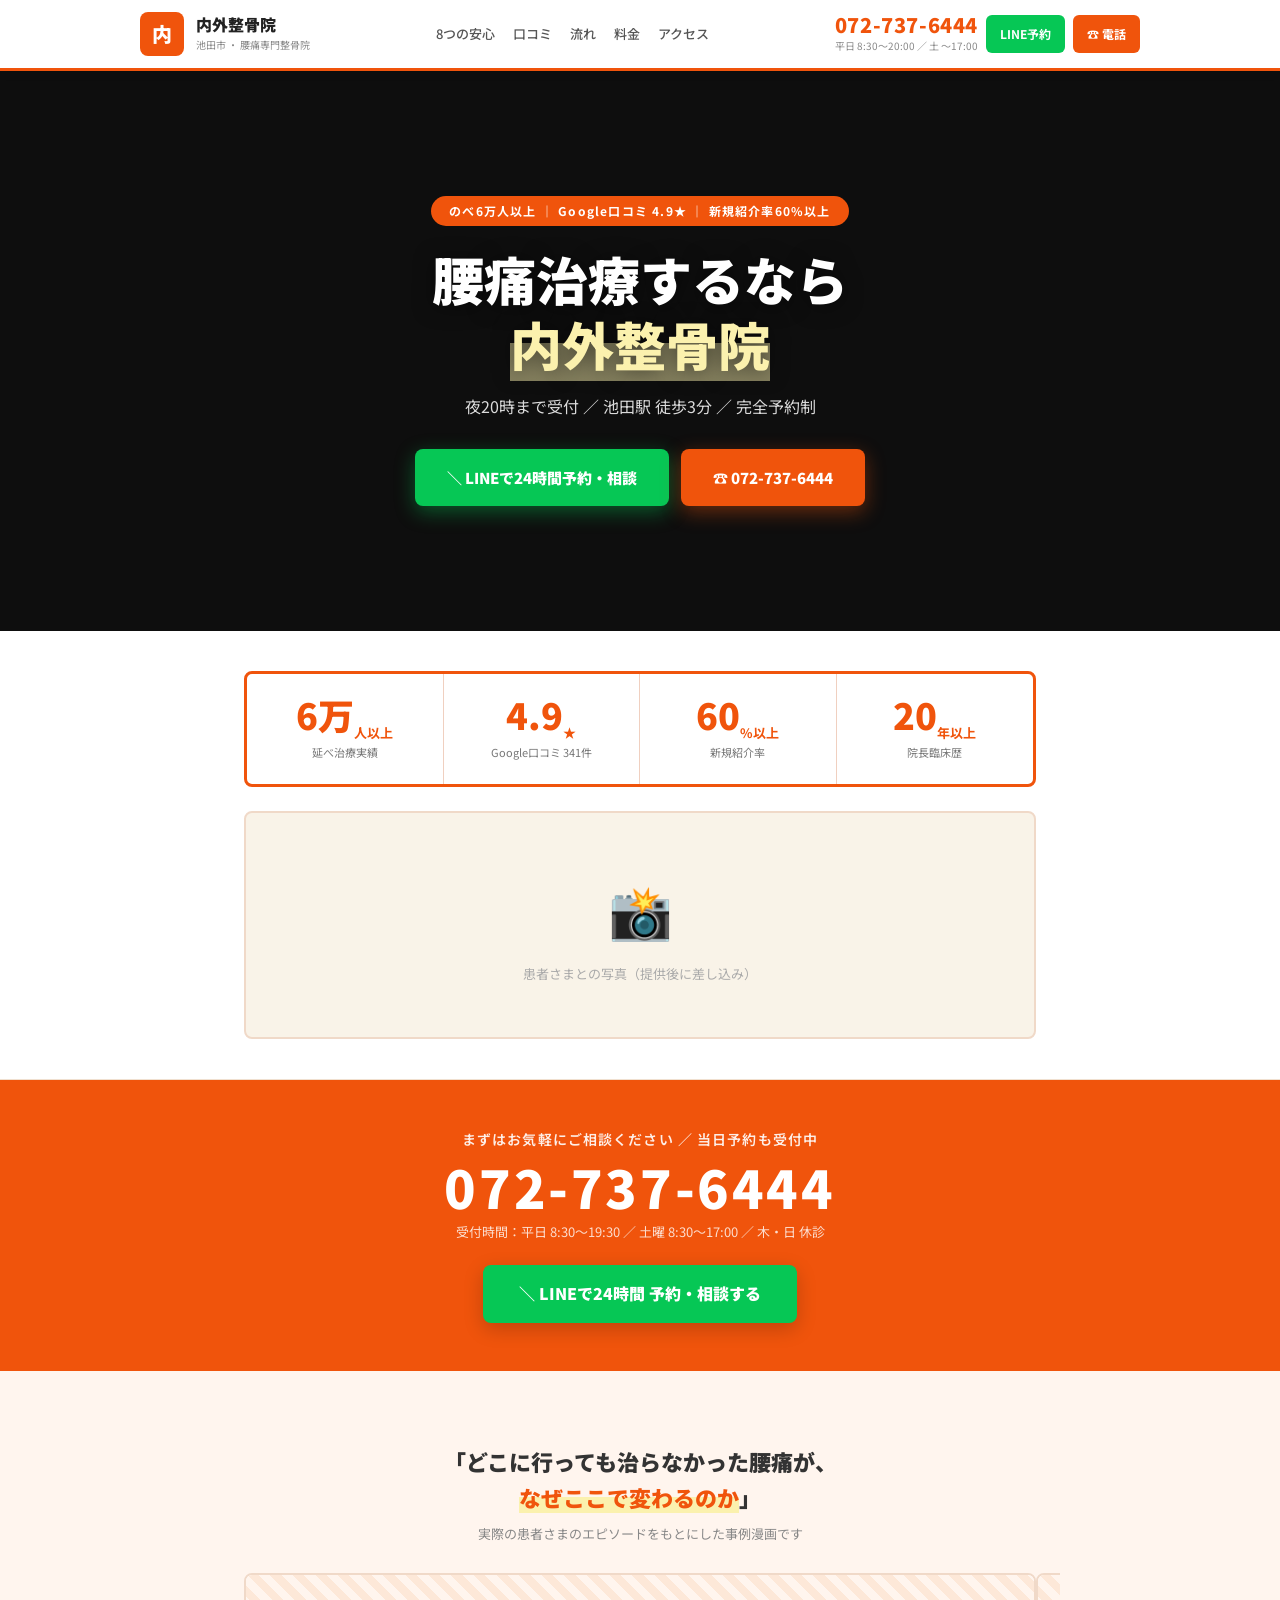
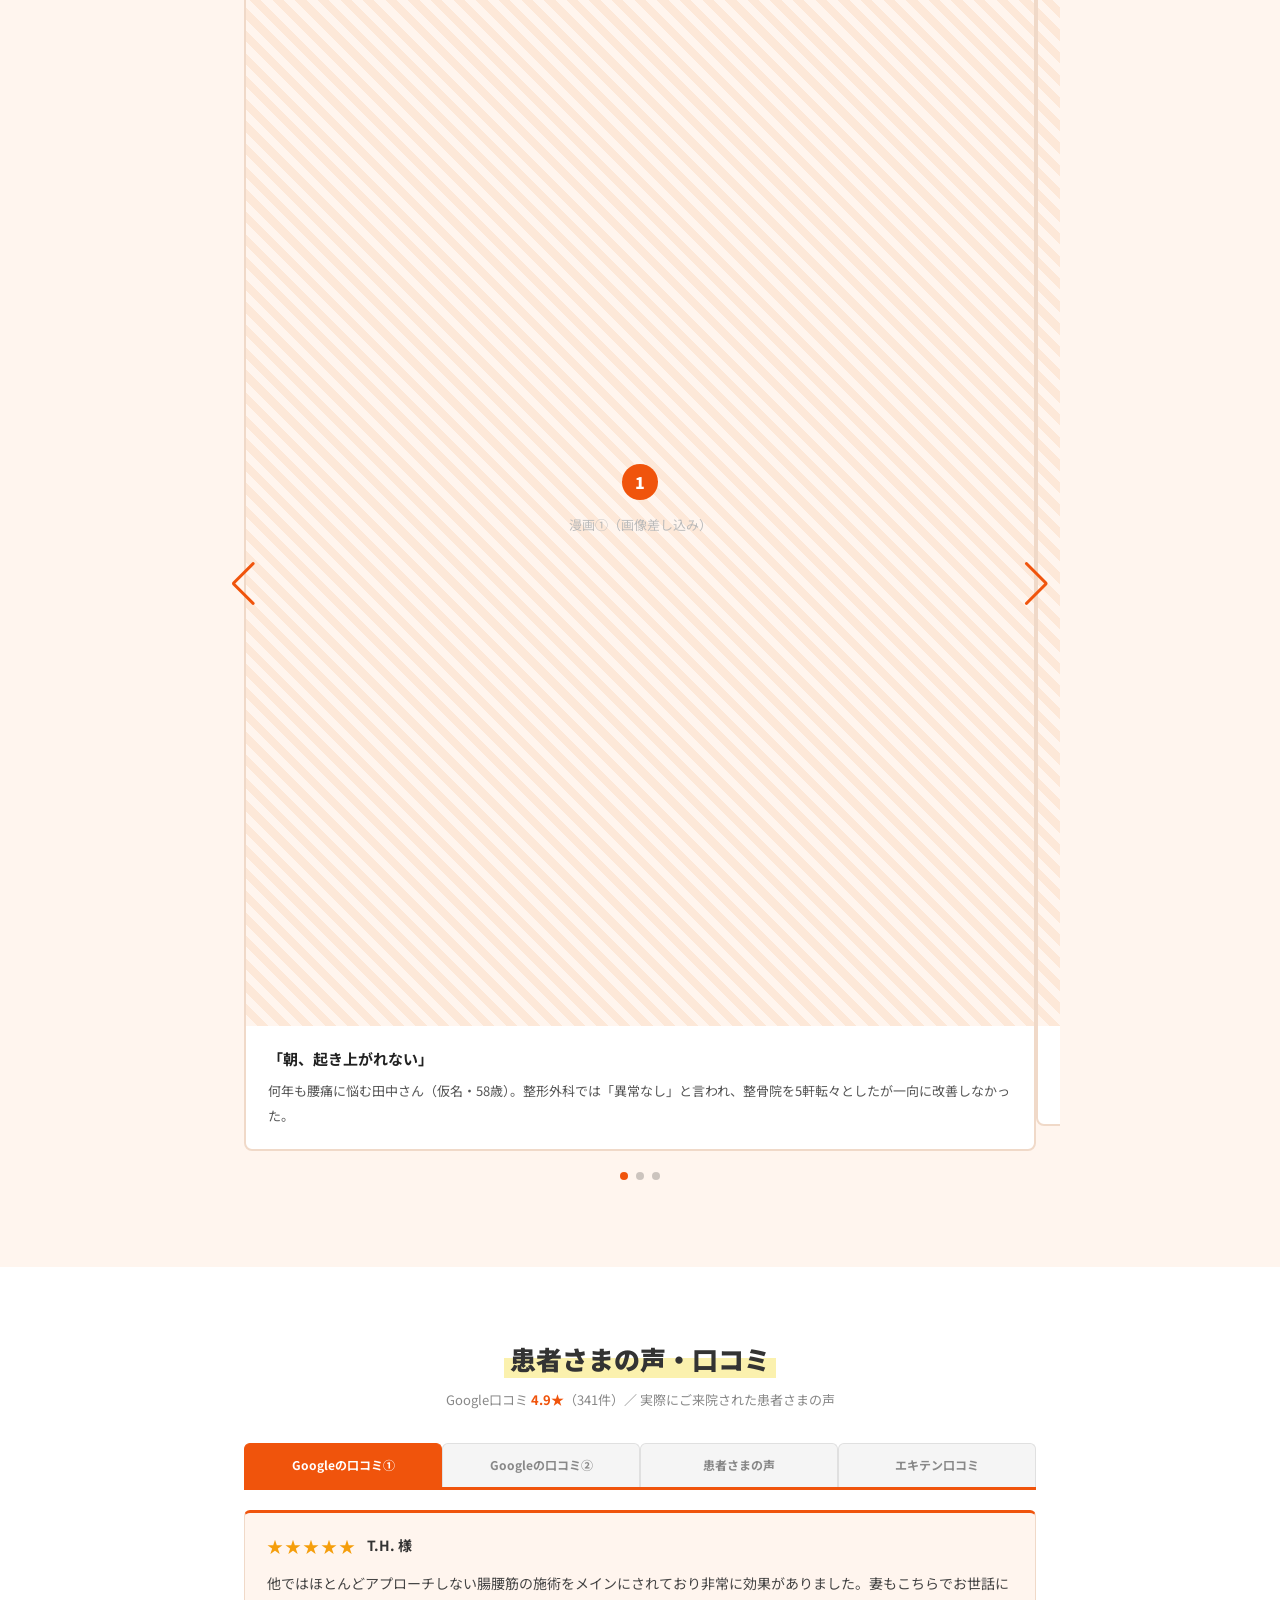
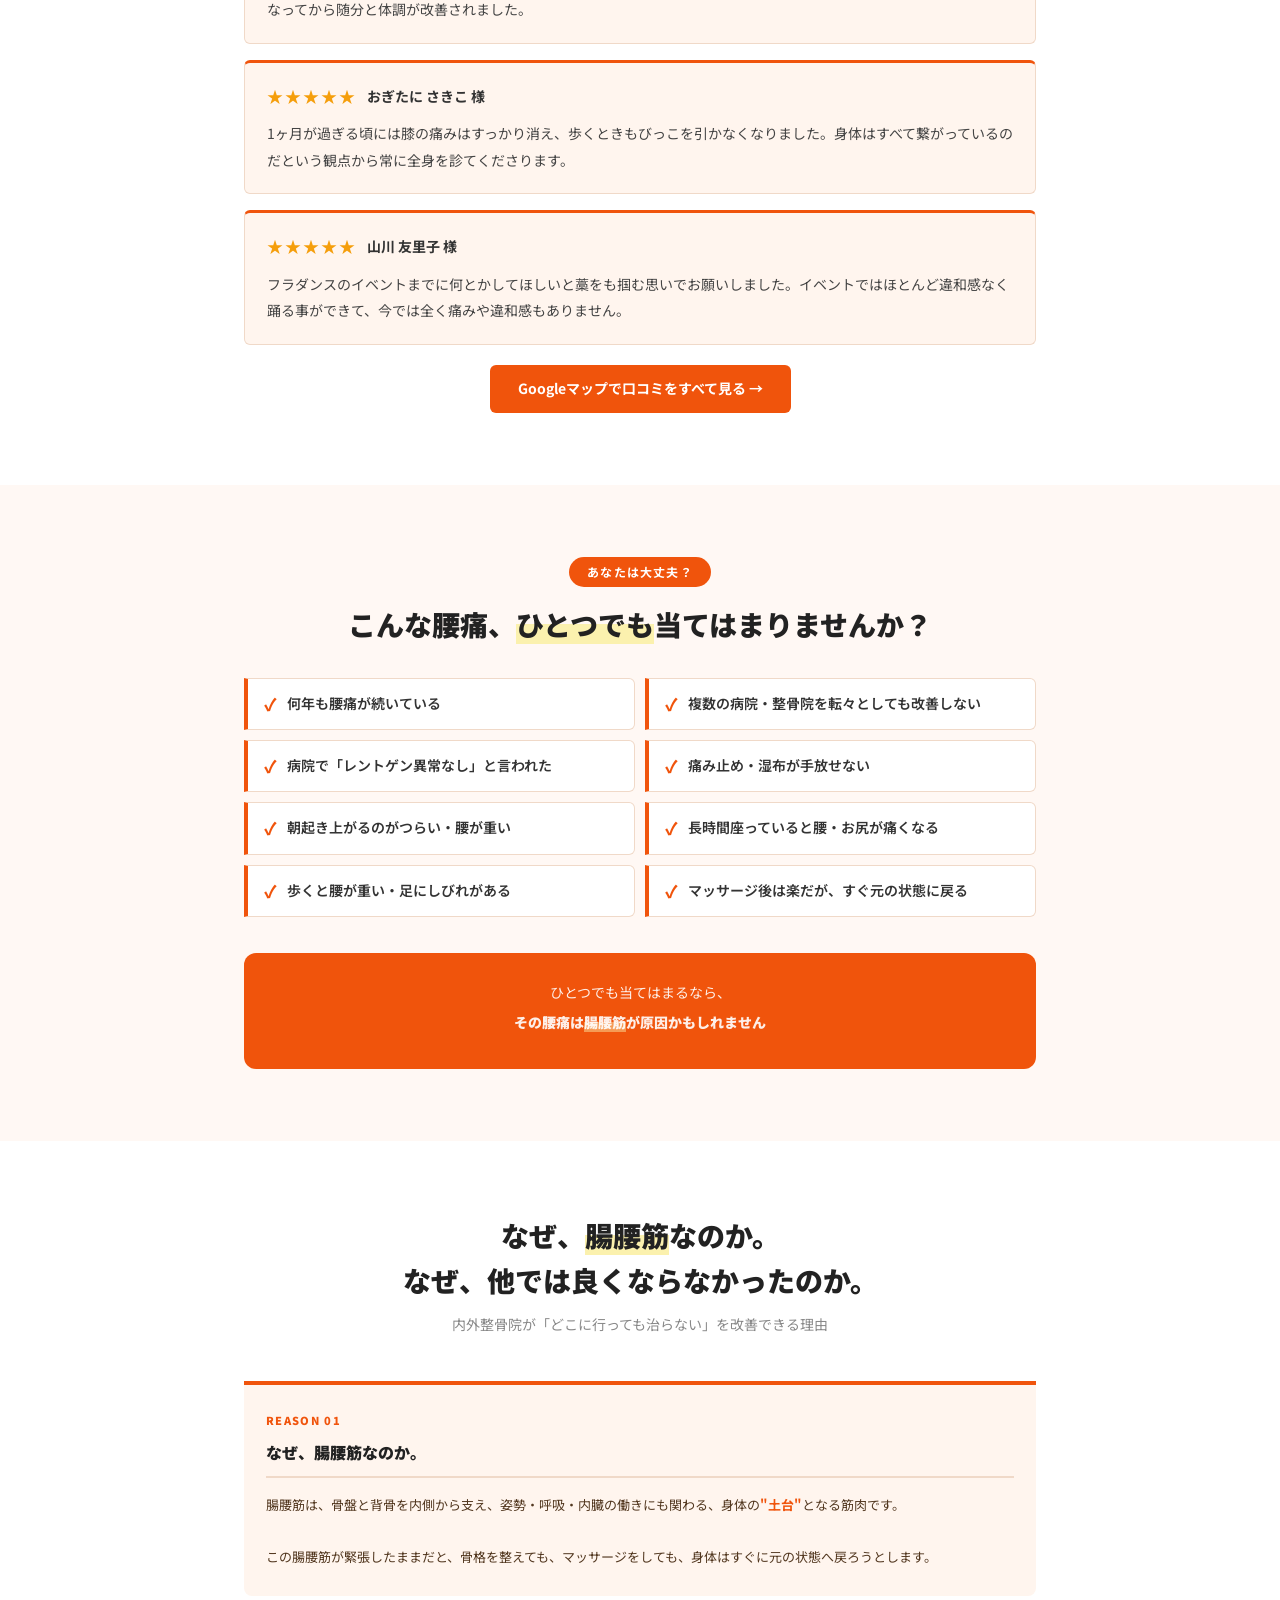
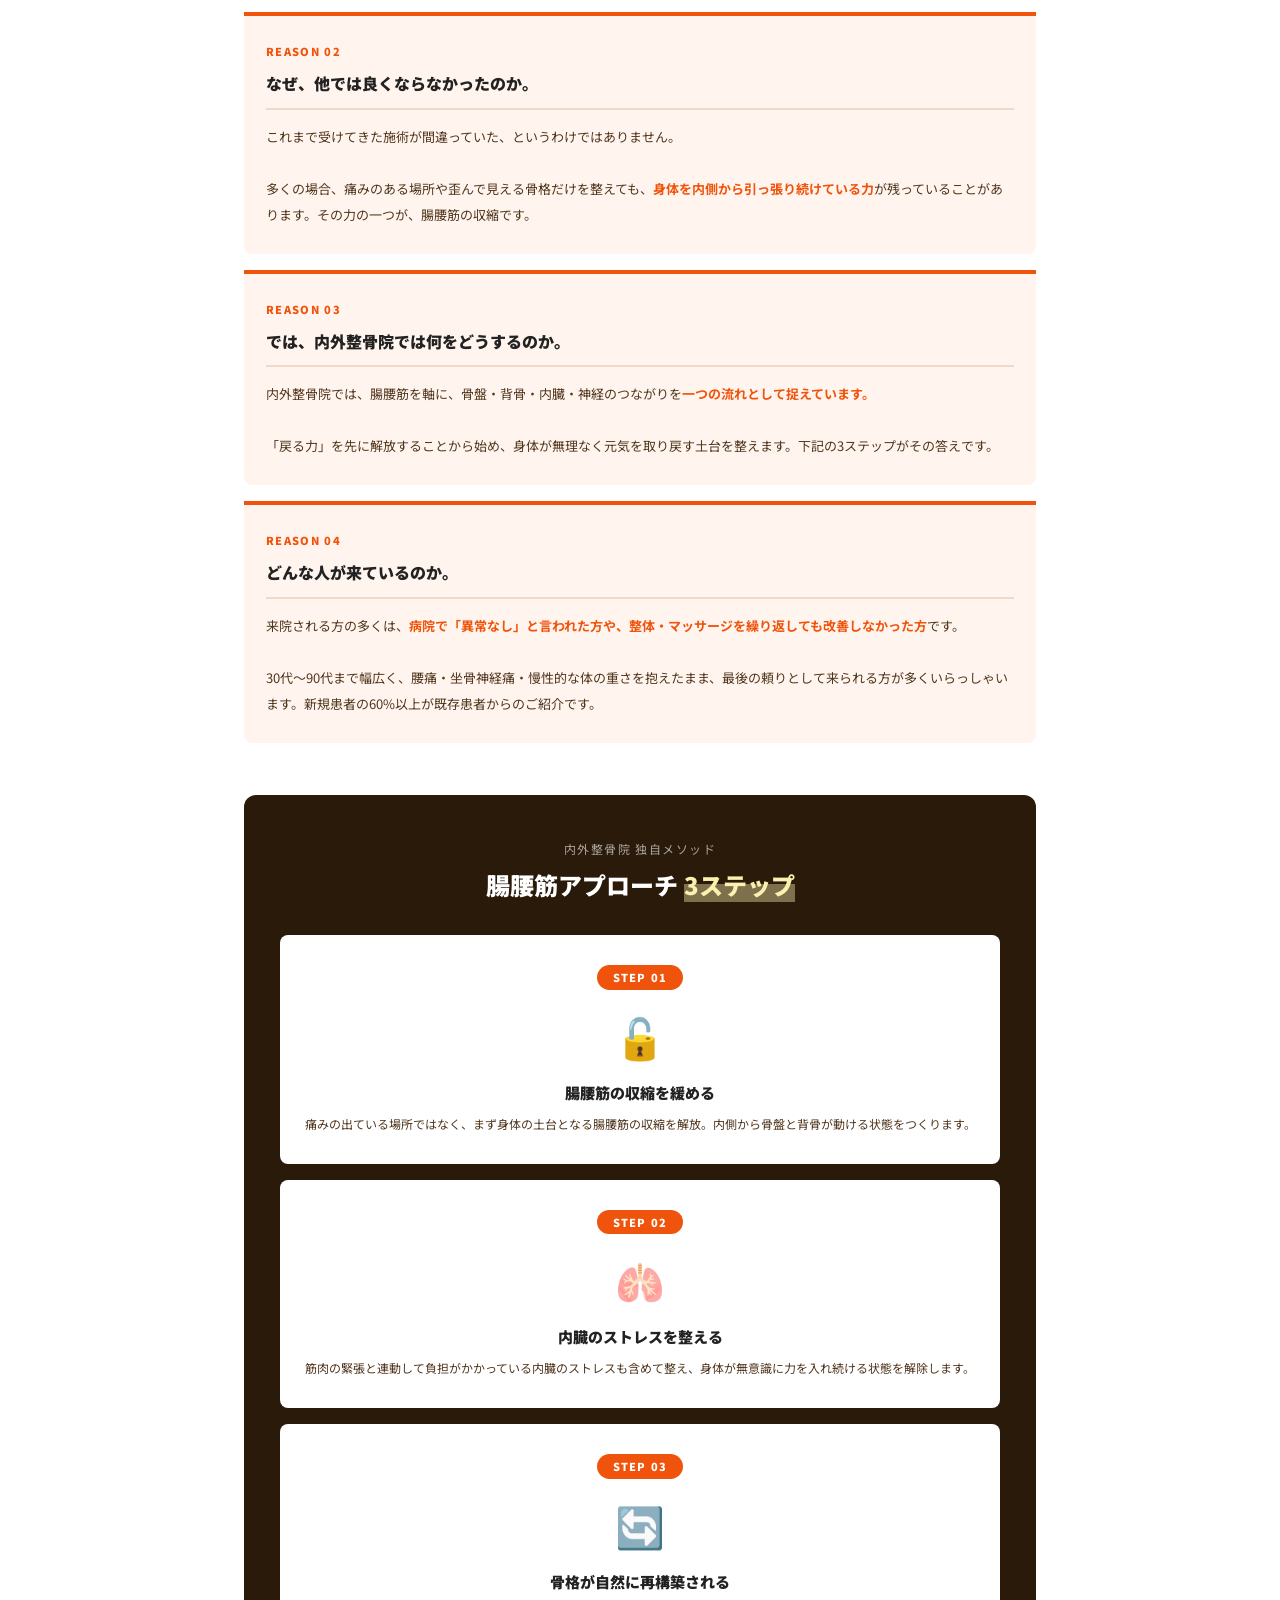
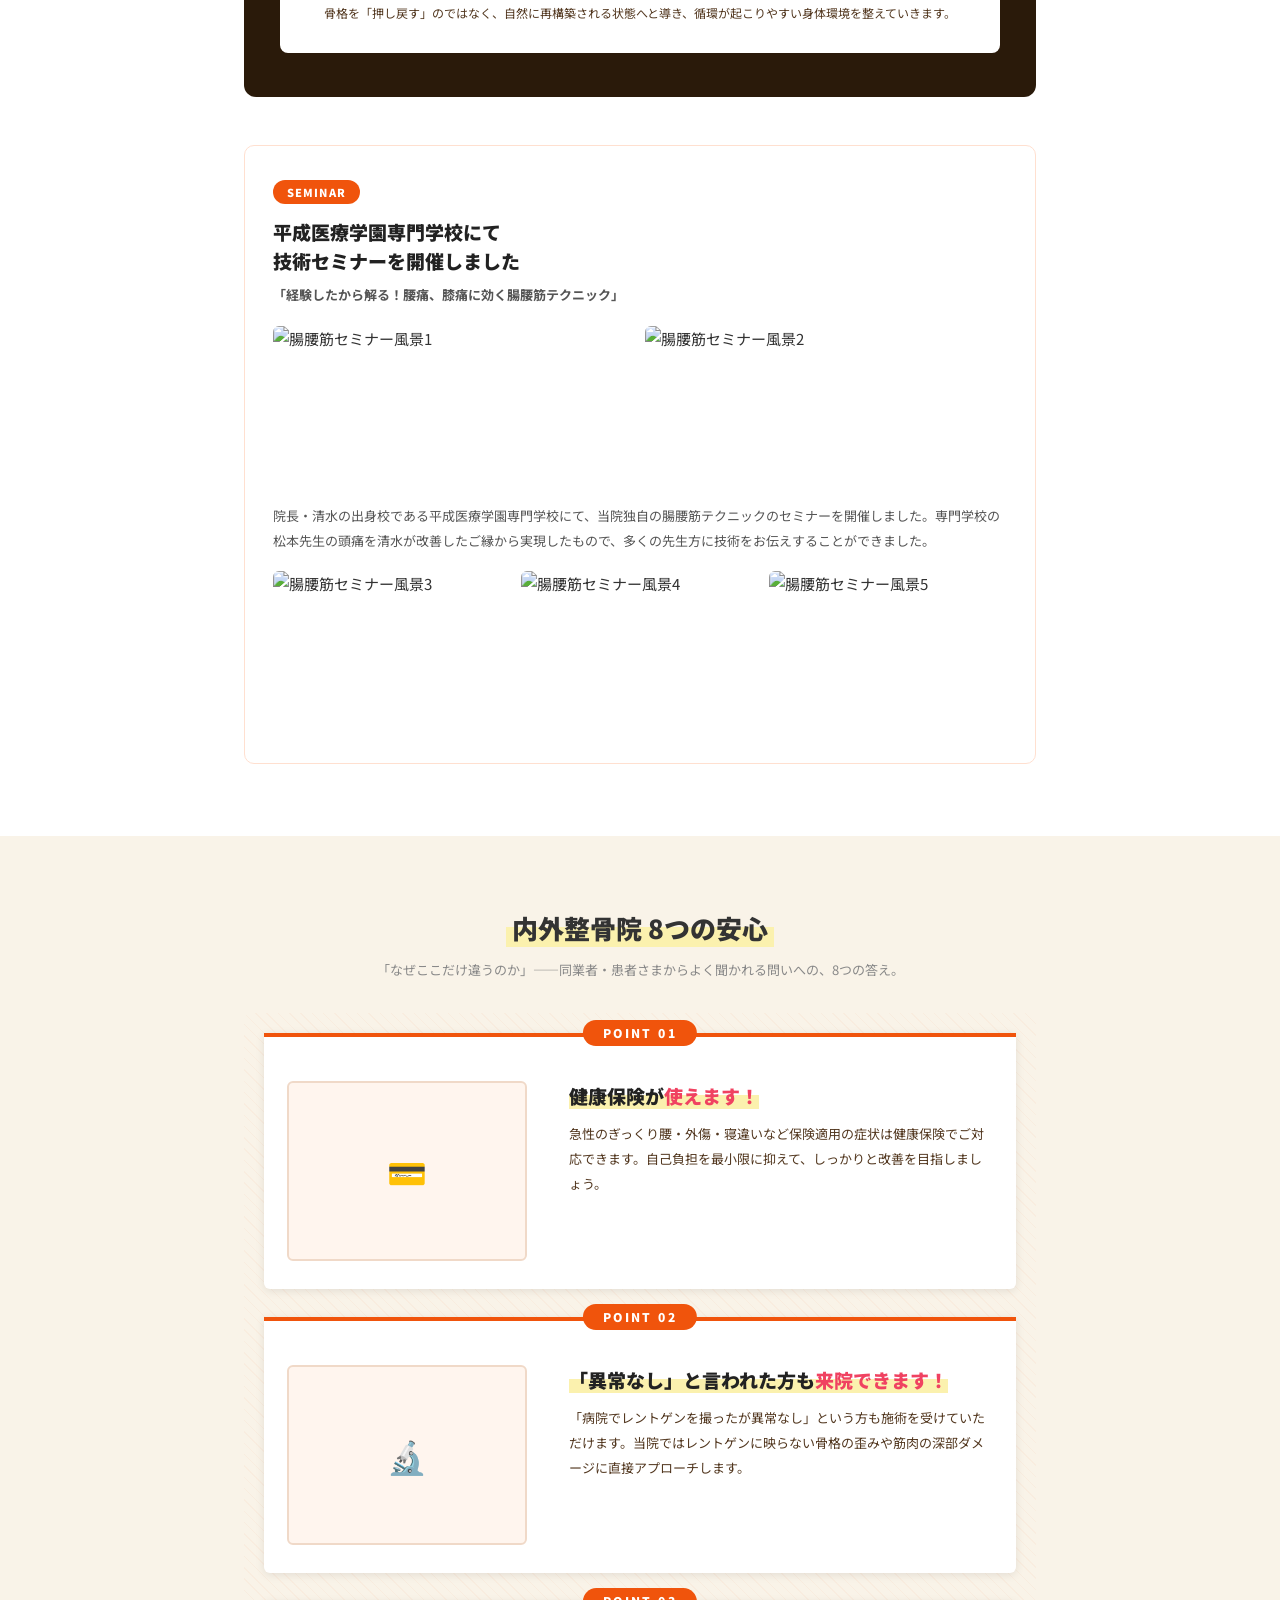
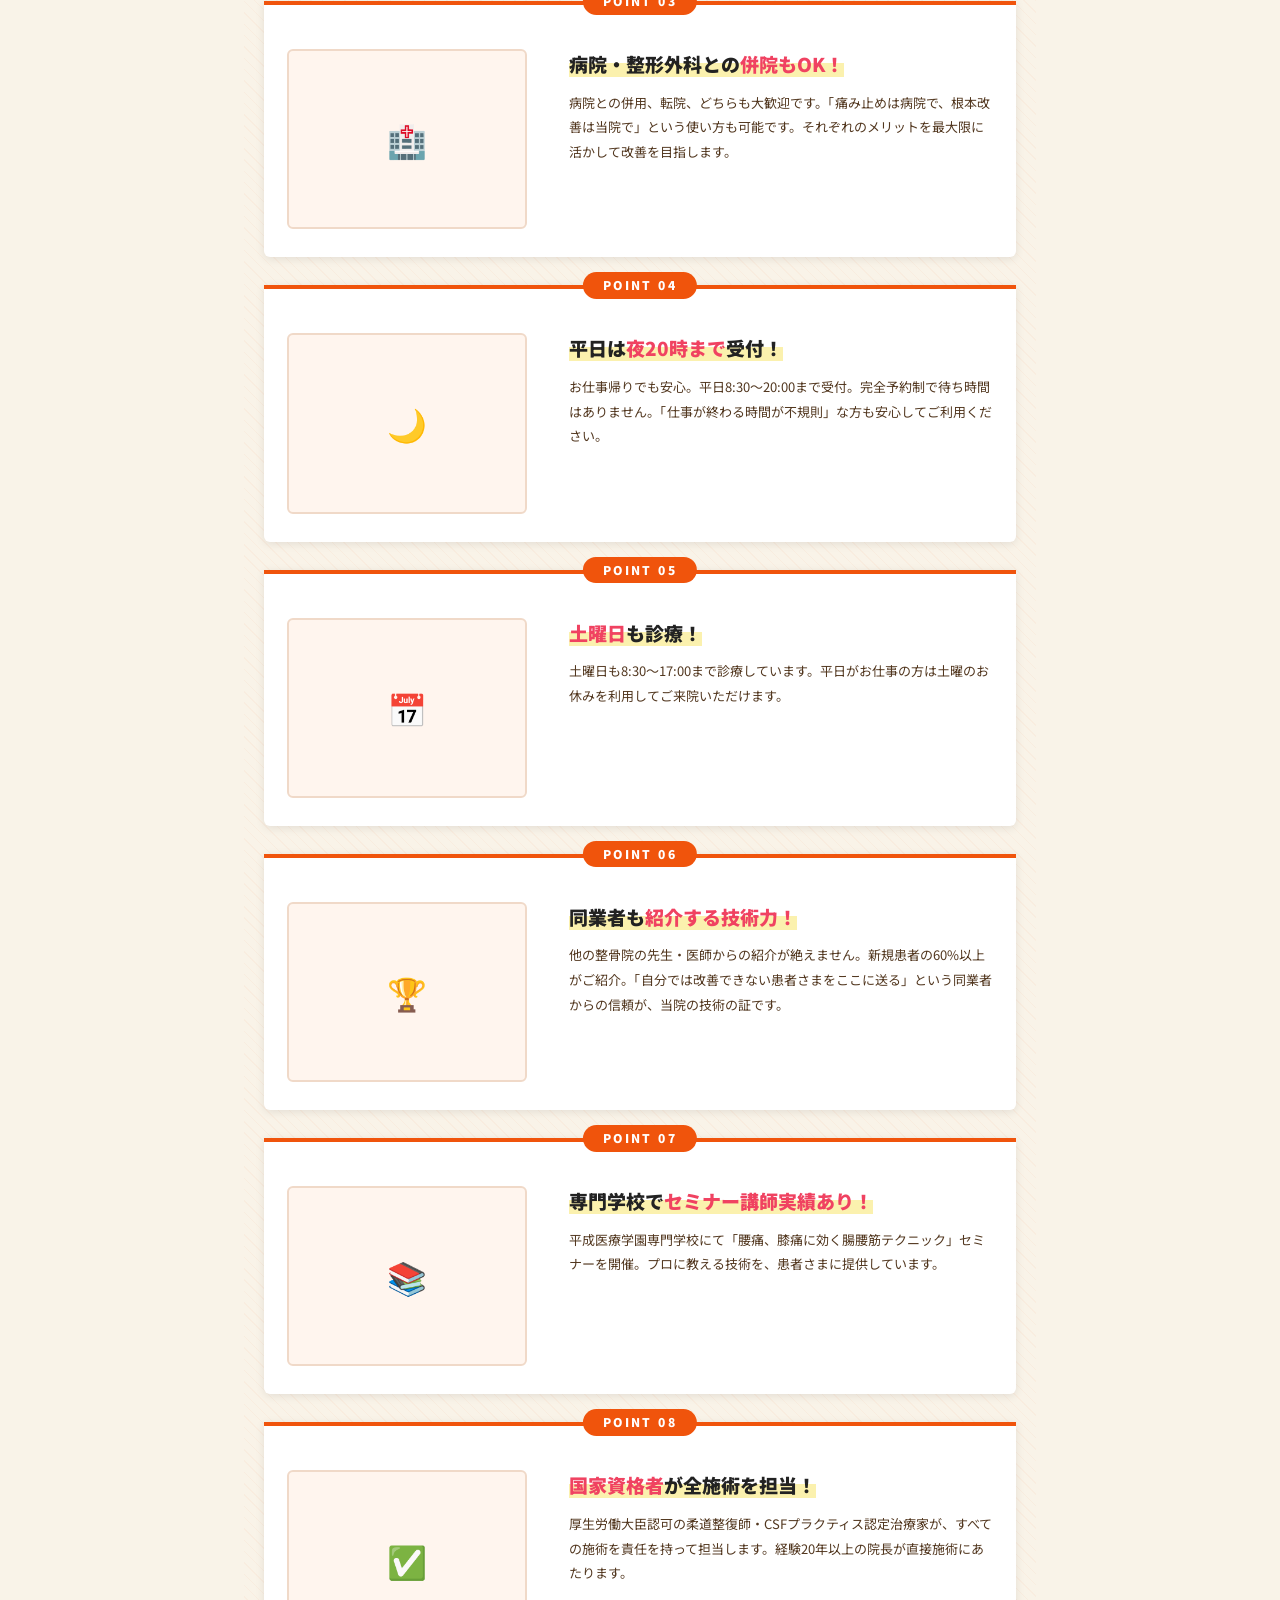
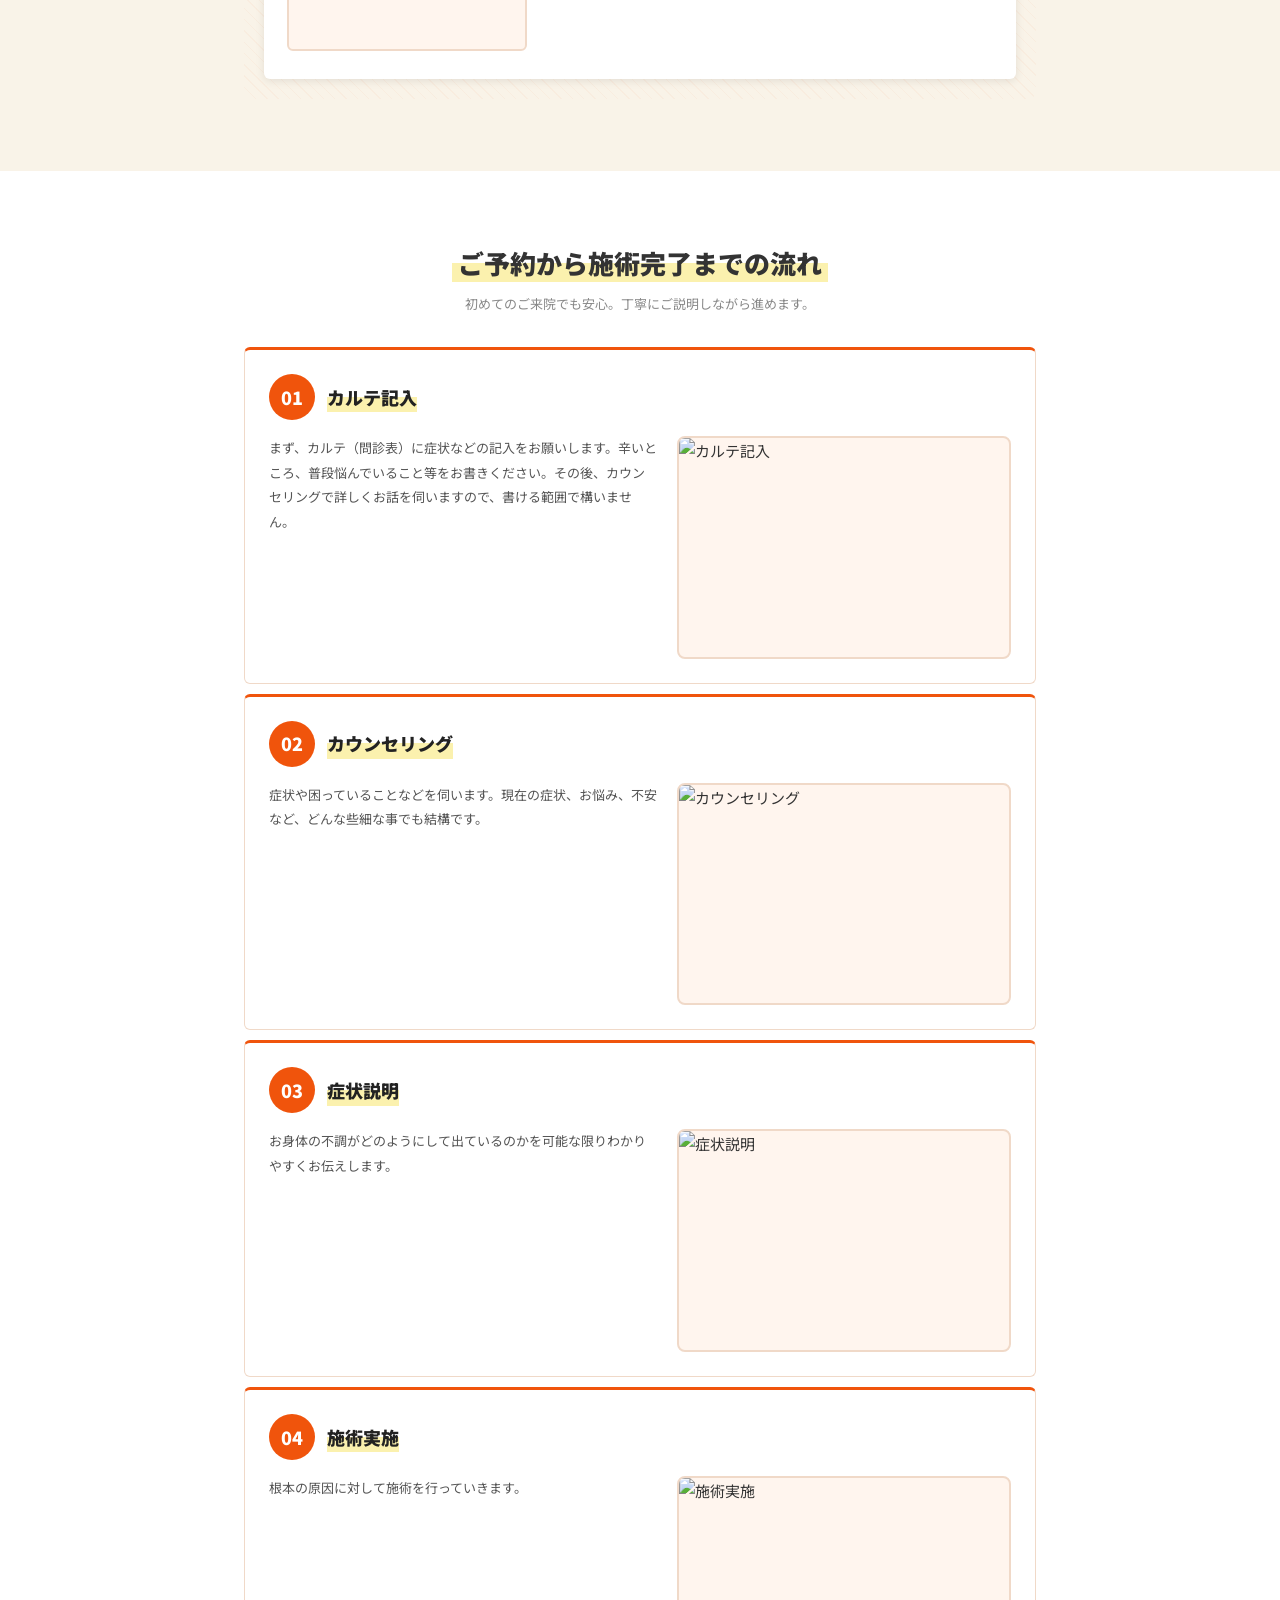
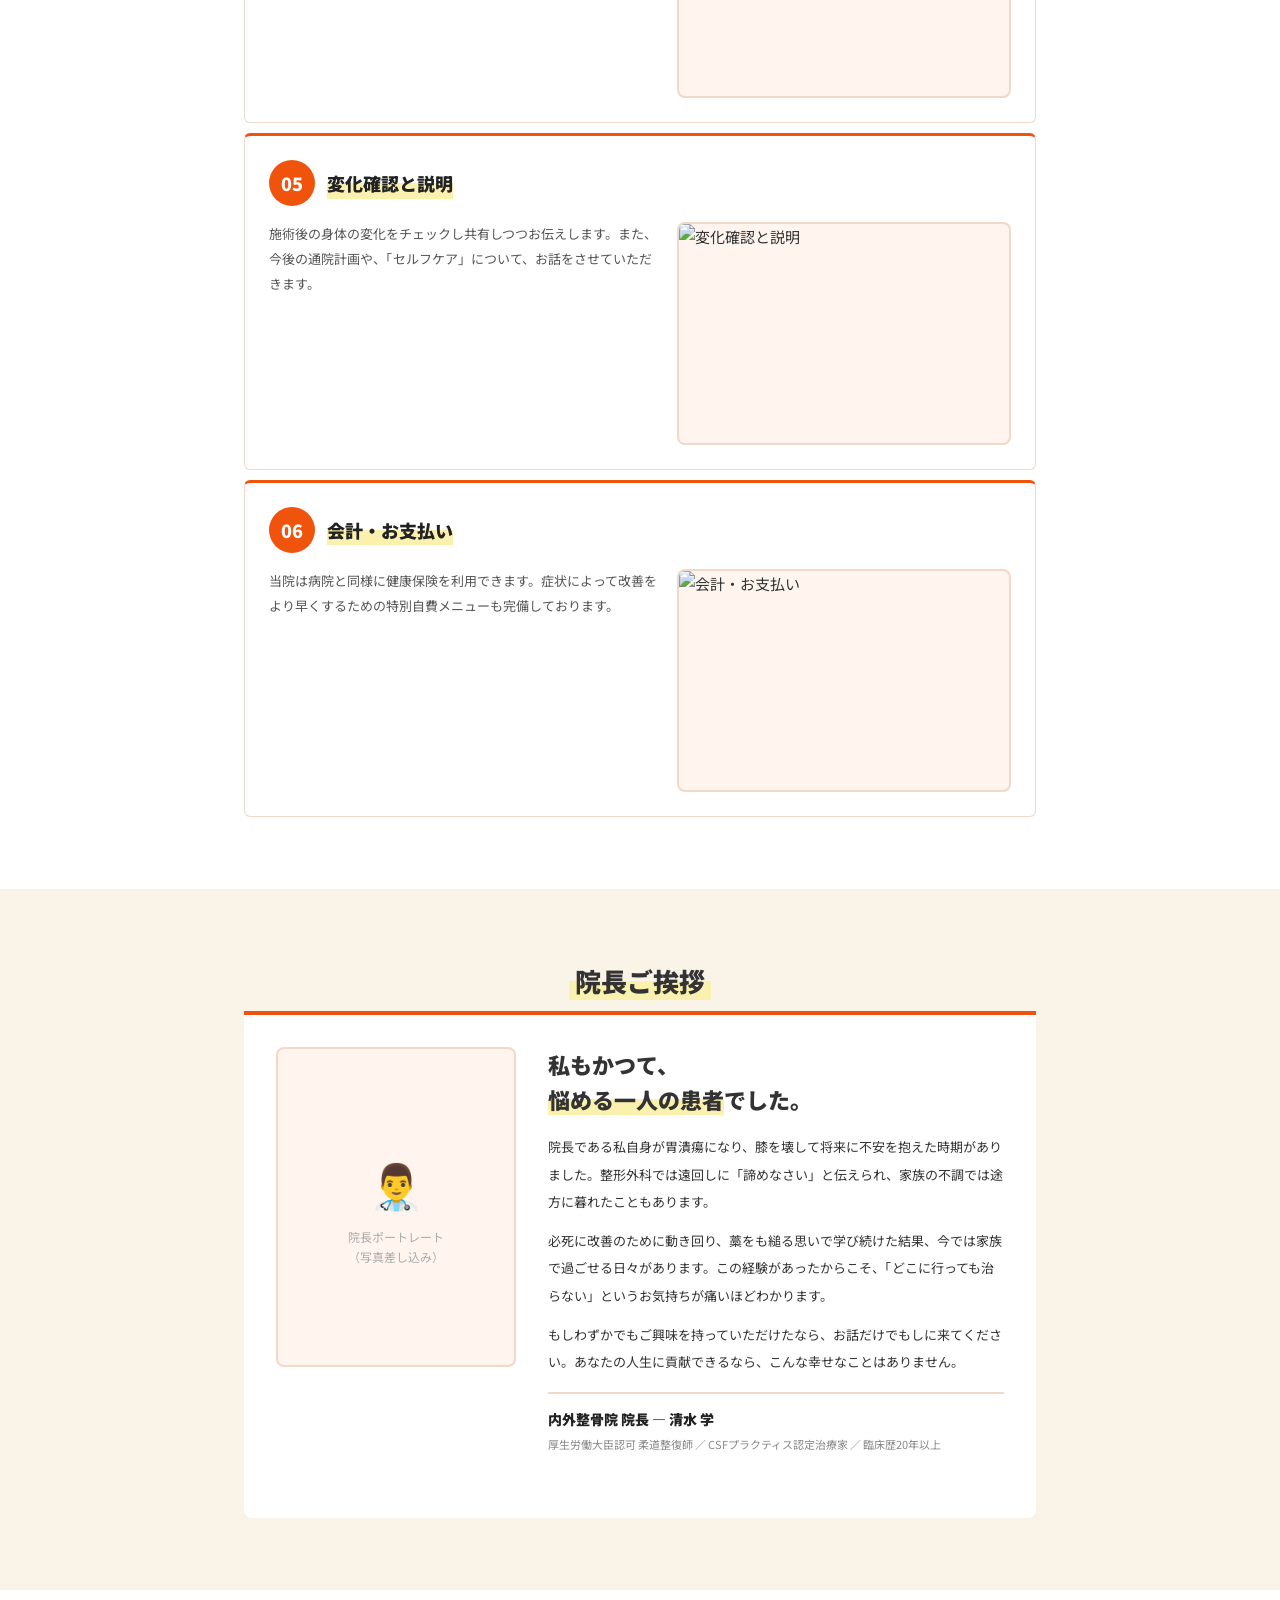
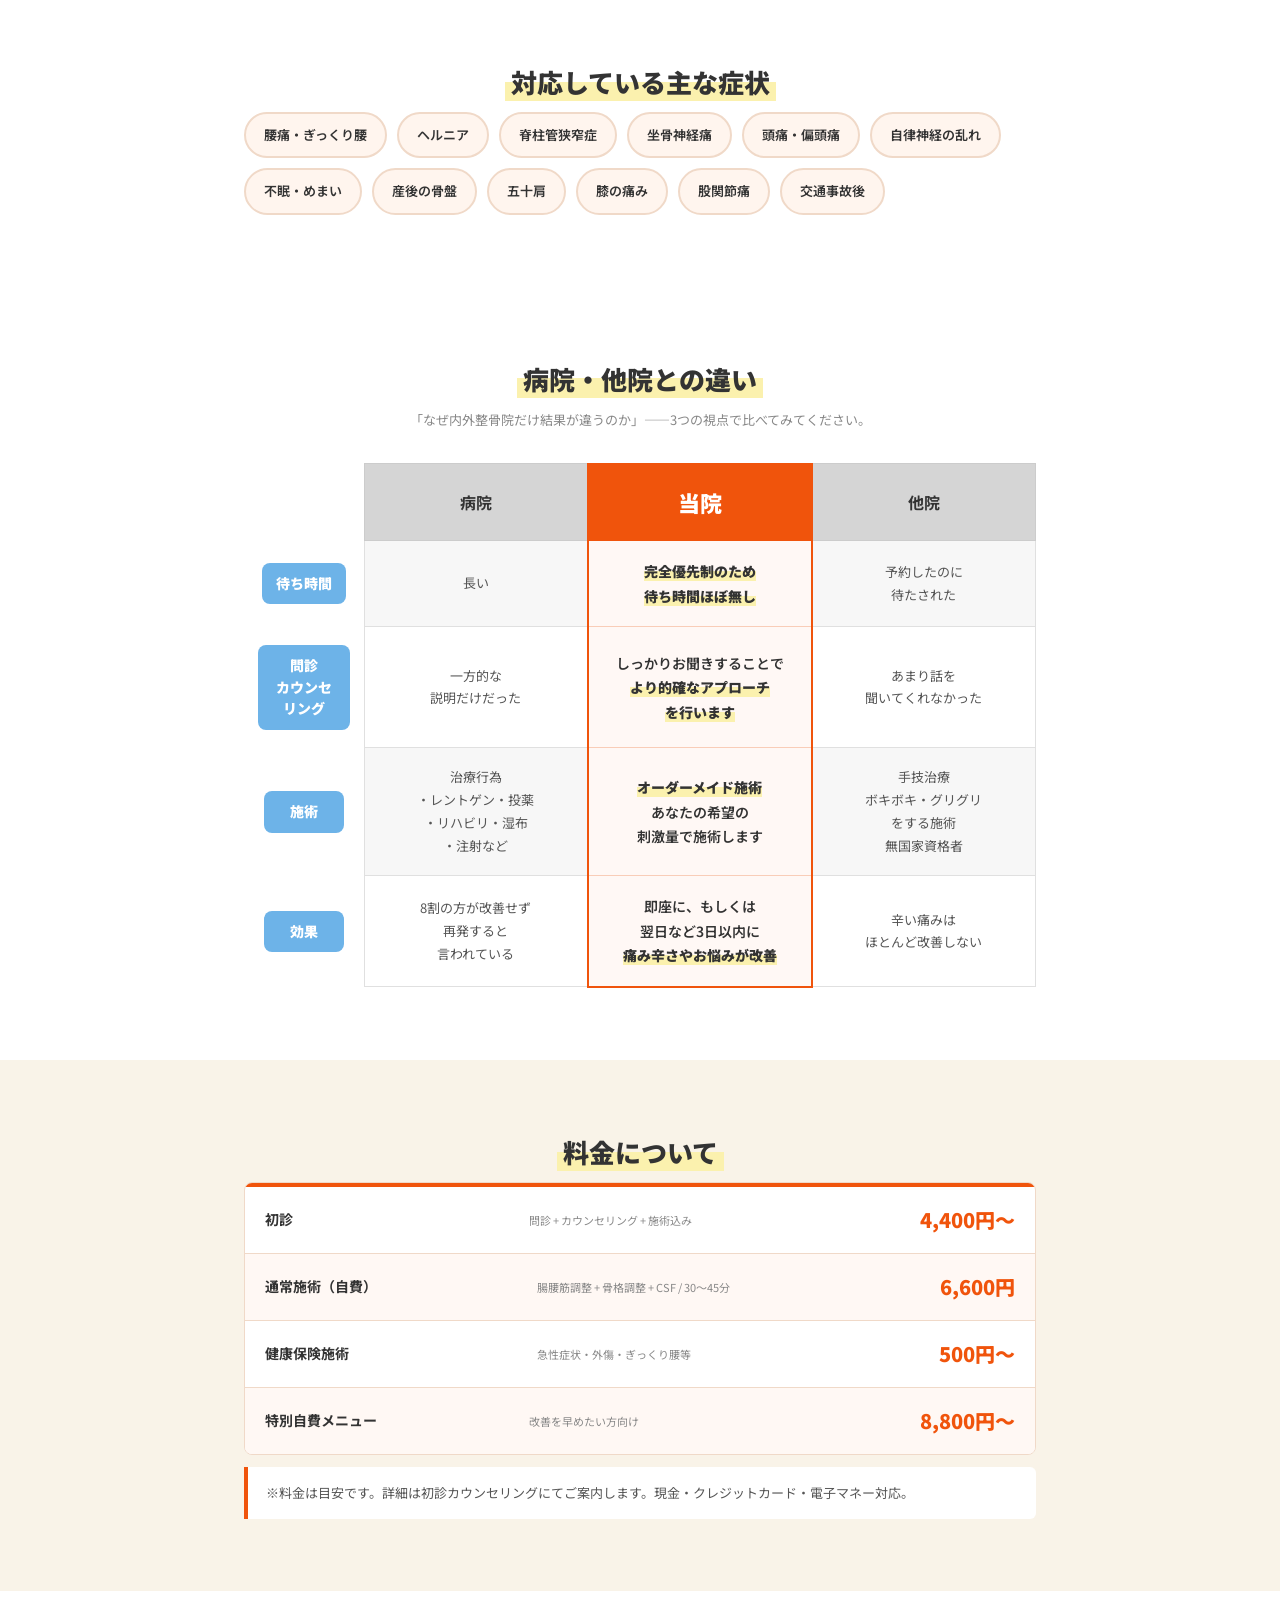
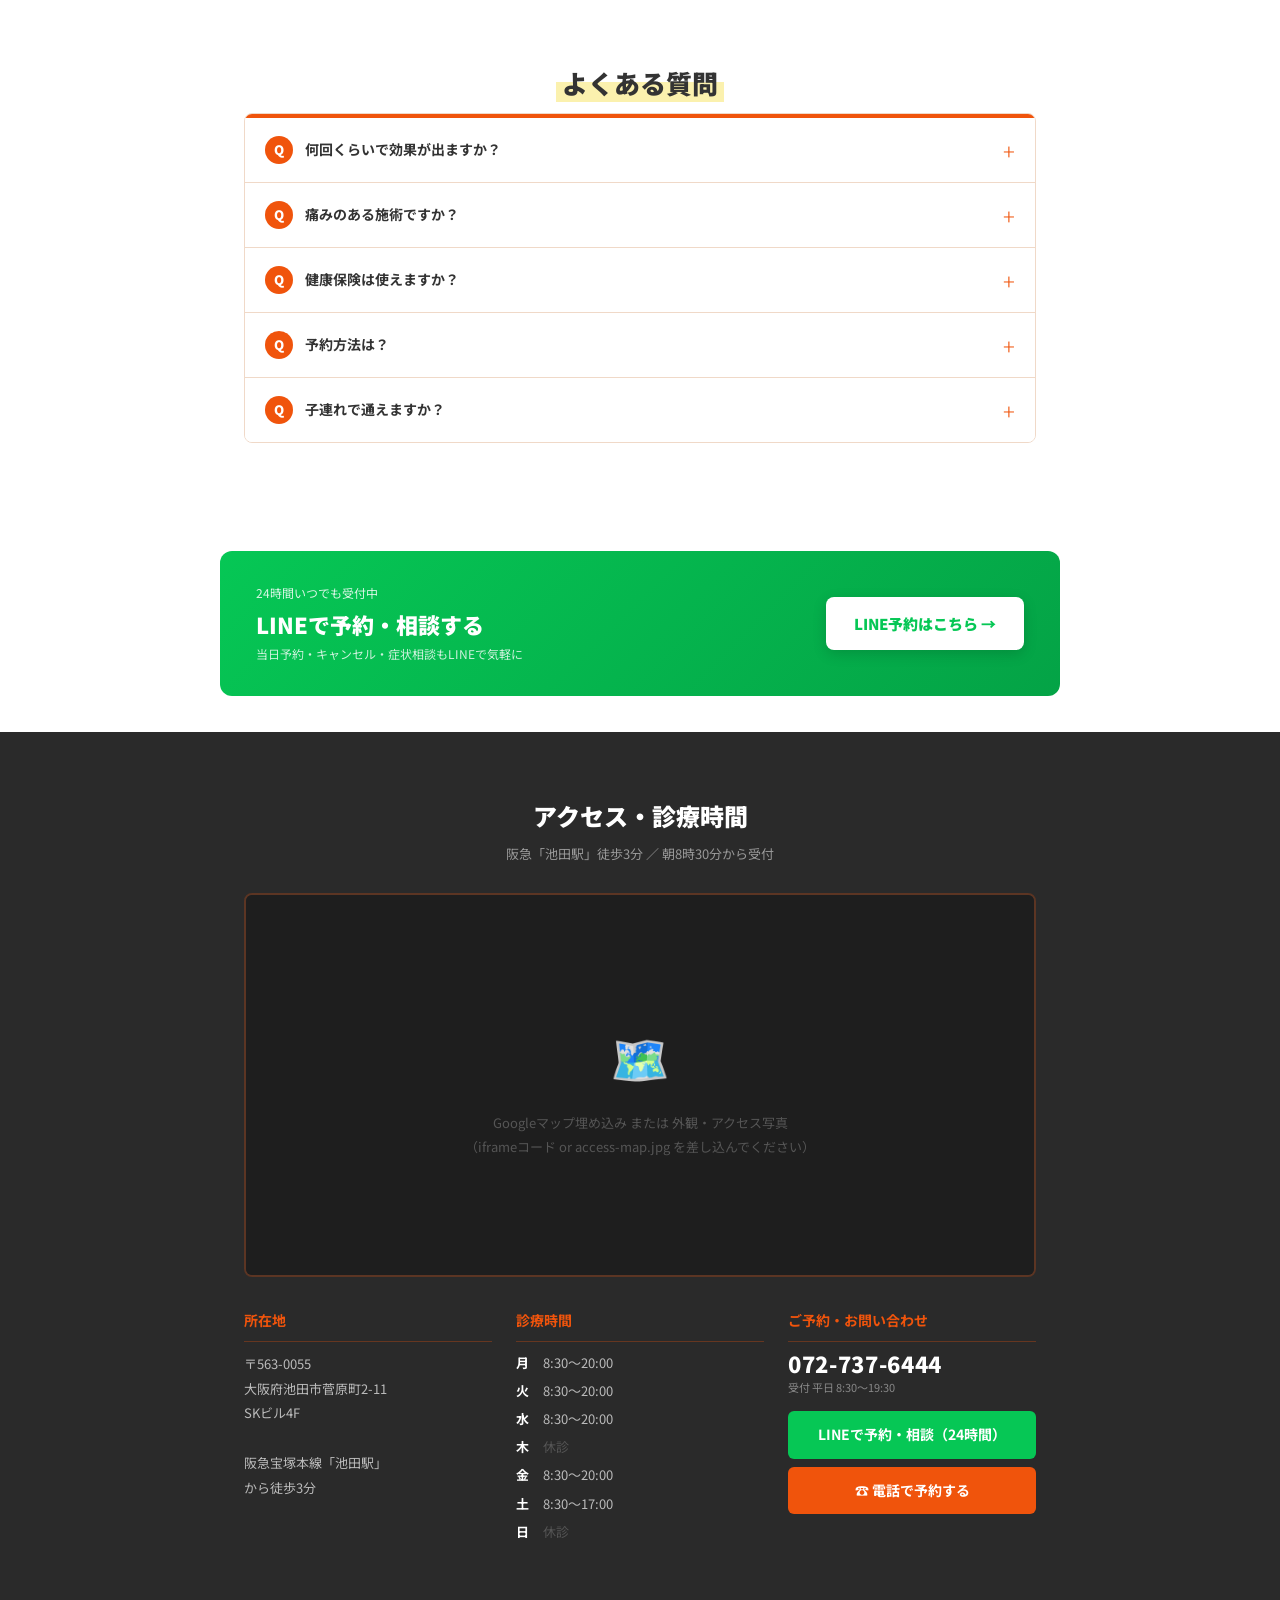
==== commit f4755c37: "料金表上に病院・当院・他院の比較表を追加" ====
--- a/index.html
+++ b/index.html
@@ -210,6 +210,23 @@
 .s-tags .tag{padding:10px 18px;background:#fff5ee;border:2px solid #f0d9c8;border-radius:999px;font-size:13px;font-weight:600;cursor:pointer;transition:all .2s}
 .s-tags .tag:hover{background:#f0540c;color:#fff;border-color:#f0540c}
 
+/* ===== 比較表 ===== */
+#comparison{padding:72px 0;background:#fff}
+.comp-wrap{overflow-x:auto}
+.comp-table{width:100%;border-collapse:collapse;font-size:14px;table-layout:fixed}
+.comp-table th,.comp-table td{padding:18px 14px;text-align:center;vertical-align:middle;line-height:1.75}
+.comp-th-empty{width:120px;background:transparent;border:none}
+.comp-th-byoin,.comp-th-tain{background:#d5d5d5;color:#333;font-weight:700;font-size:16px;border:1px solid #ccc}
+.comp-th-naigai{background:#f0540c;color:#fff;font-weight:900;font-size:22px;border:2px solid #f0540c}
+.comp-label{padding:10px 8px}
+.comp-label span{display:inline-block;background:#6db3e8;color:#fff;font-weight:900;font-size:14px;padding:10px 14px;border-radius:8px;line-height:1.55;min-width:80px}
+.comp-byoin,.comp-tain{background:#f7f7f7;border:1px solid #e0e0e0;color:#555;font-size:13px}
+.comp-table tbody tr:nth-child(even) .comp-byoin,
+.comp-table tbody tr:nth-child(even) .comp-tain{background:#fff}
+.comp-naigai{background:#fff8f5;border-left:2px solid #f0540c;border-right:2px solid #f0540c;border-top:1px solid #f9cdb8;border-bottom:1px solid #f9cdb8;font-size:14px;font-weight:600}
+.comp-naigai strong{background:linear-gradient(transparent 50%,#fbf1ae 0%);font-weight:900}
+.comp-table tbody tr:last-child .comp-naigai{border-bottom:2px solid #f0540c}
+
 /* ===== 料金 ===== */
 #price{padding:72px 0;background:#f9f3e8}
 .price-table{background:#fff;border-radius:8px;overflow:hidden;border:1px solid #f0d9c8}
@@ -351,6 +368,14 @@
   #director{padding:52px 0}
   .director-card{grid-template-columns:1fr;gap:20px;padding:24px 20px}
 
+  /* 比較表 */
+  #comparison{padding:52px 0}
+  .comp-table th,.comp-table td{padding:12px 8px;font-size:12px}
+  .comp-th-naigai{font-size:16px}
+  .comp-th-byoin,.comp-th-tain{font-size:13px}
+  .comp-label span{font-size:12px;padding:8px 10px;min-width:60px}
+  .comp-naigai{font-size:12px}
+
   /* 症状・料金・FAQ */
   #symptoms,#price,#faq{padding:52px 0}
   .price-row{flex-direction:column;align-items:flex-start;gap:4px}
@@ -786,6 +811,52 @@
   </div>
 </section>
 
+<!-- ========== 比較表 ========== -->
+<section id="comparison">
+  <div class="inner">
+    <h2 class="sec-ttl"><span>病院・他院との違い</span></h2>
+    <p class="sec-sub">「なぜ内外整骨院だけ結果が違うのか」——3つの視点で比べてみてください。</p>
+    <div class="comp-wrap">
+      <table class="comp-table">
+        <thead>
+          <tr>
+            <th class="comp-th-empty"></th>
+            <th class="comp-th-byoin">病院</th>
+            <th class="comp-th-naigai">当院</th>
+            <th class="comp-th-tain">他院</th>
+          </tr>
+        </thead>
+        <tbody>
+          <tr>
+            <td class="comp-label"><span>待ち時間</span></td>
+            <td class="comp-byoin">長い</td>
+            <td class="comp-naigai"><strong>完全優先制のため<br>待ち時間ほぼ無し</strong></td>
+            <td class="comp-tain">予約したのに<br>待たされた</td>
+          </tr>
+          <tr>
+            <td class="comp-label"><span>問診<br>カウンセリング</span></td>
+            <td class="comp-byoin">一方的な<br>説明だけだった</td>
+            <td class="comp-naigai">しっかりお聞きすることで<br><strong>より的確なアプローチ<br>を行います</strong></td>
+            <td class="comp-tain">あまり話を<br>聞いてくれなかった</td>
+          </tr>
+          <tr>
+            <td class="comp-label"><span>施術</span></td>
+            <td class="comp-byoin">治療行為<br>・レントゲン・投薬<br>・リハビリ・湿布<br>・注射など</td>
+            <td class="comp-naigai"><strong>オーダーメイド施術</strong><br>あなたの希望の<br>刺激量で施術します</td>
+            <td class="comp-tain">手技治療<br>ボキボキ・グリグリ<br>をする施術<br>無国家資格者</td>
+          </tr>
+          <tr>
+            <td class="comp-label"><span>効果</span></td>
+            <td class="comp-byoin">8割の方が改善せず<br>再発すると<br>言われている</td>
+            <td class="comp-naigai">即座に、もしくは<br>翌日など3日以内に<br><strong>痛み辛さやお悩みが改善</strong></td>
+            <td class="comp-tain">辛い痛みは<br>ほとんど改善しない</td>
+          </tr>
+        </tbody>
+      </table>
+    </div>
+  </div>
+</section>
+
 <!-- ========== 料金 ========== -->
 <section id="price">
   <div class="inner">
